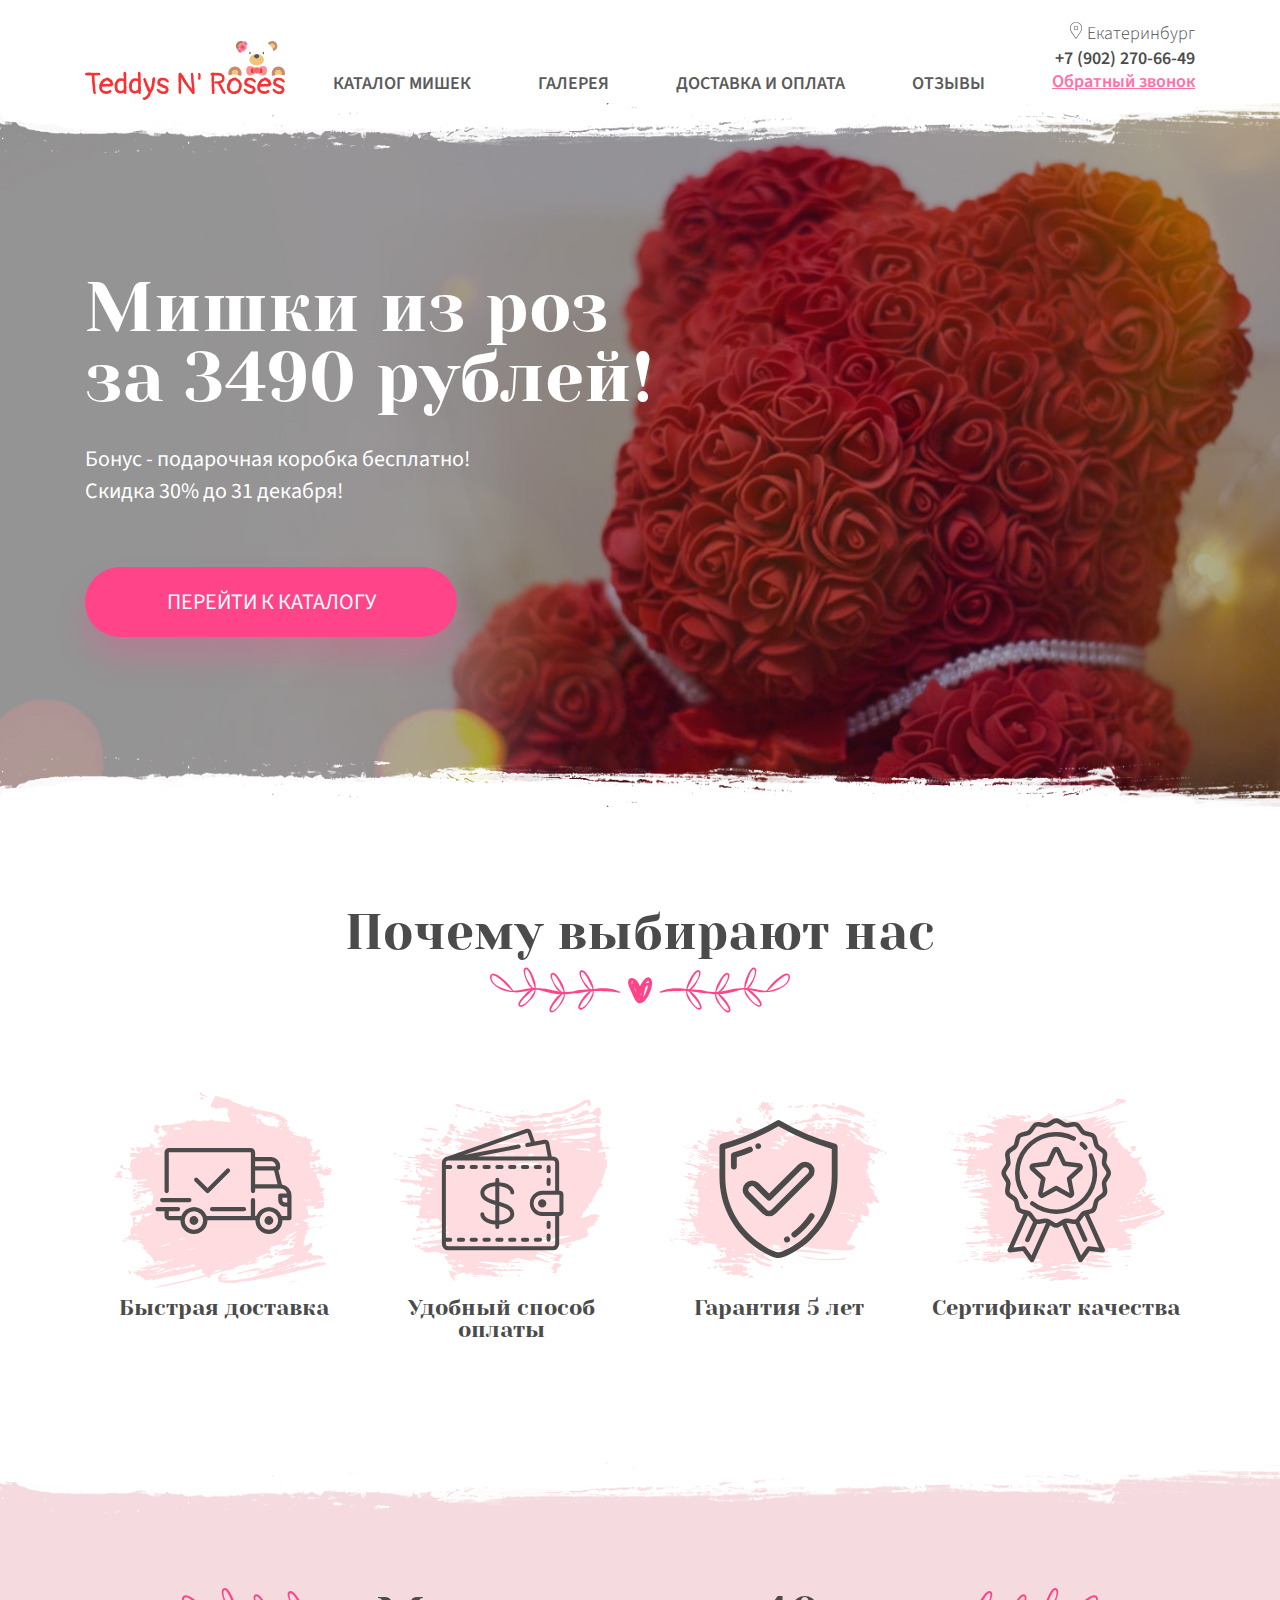
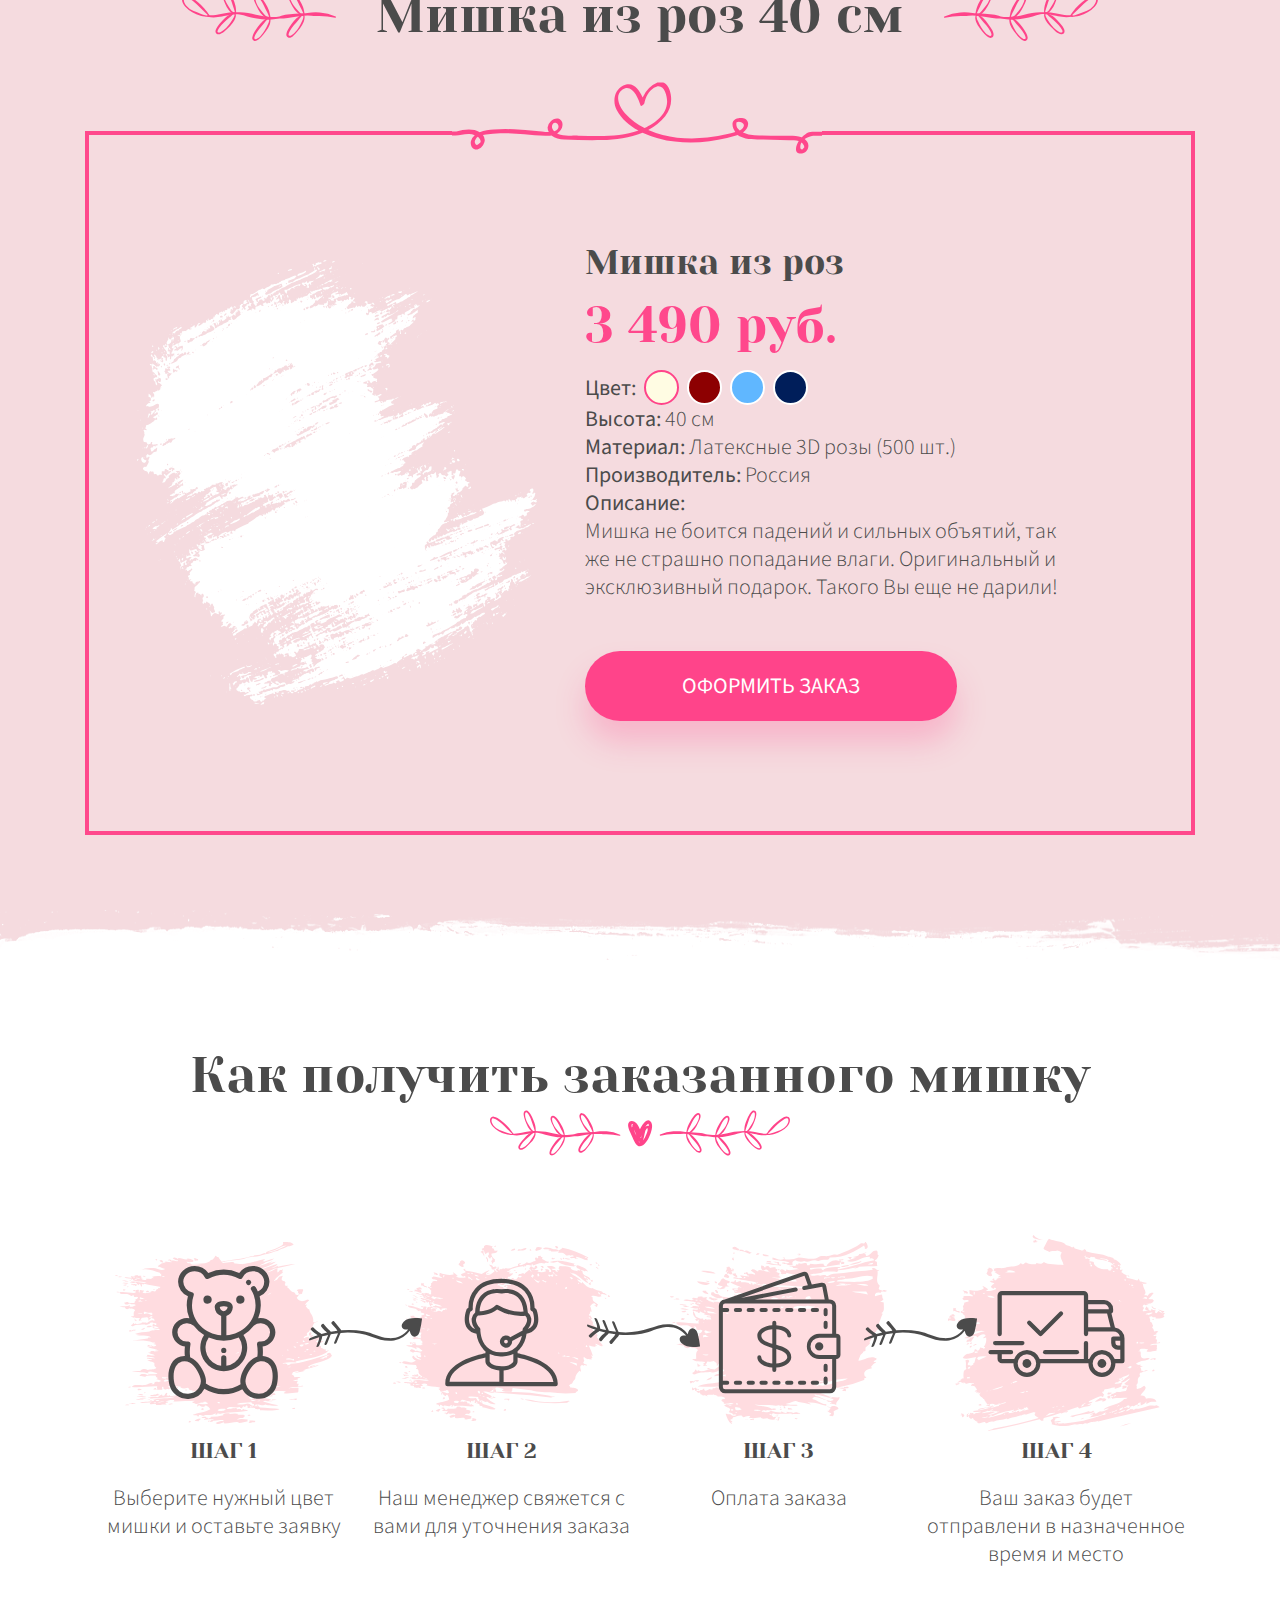
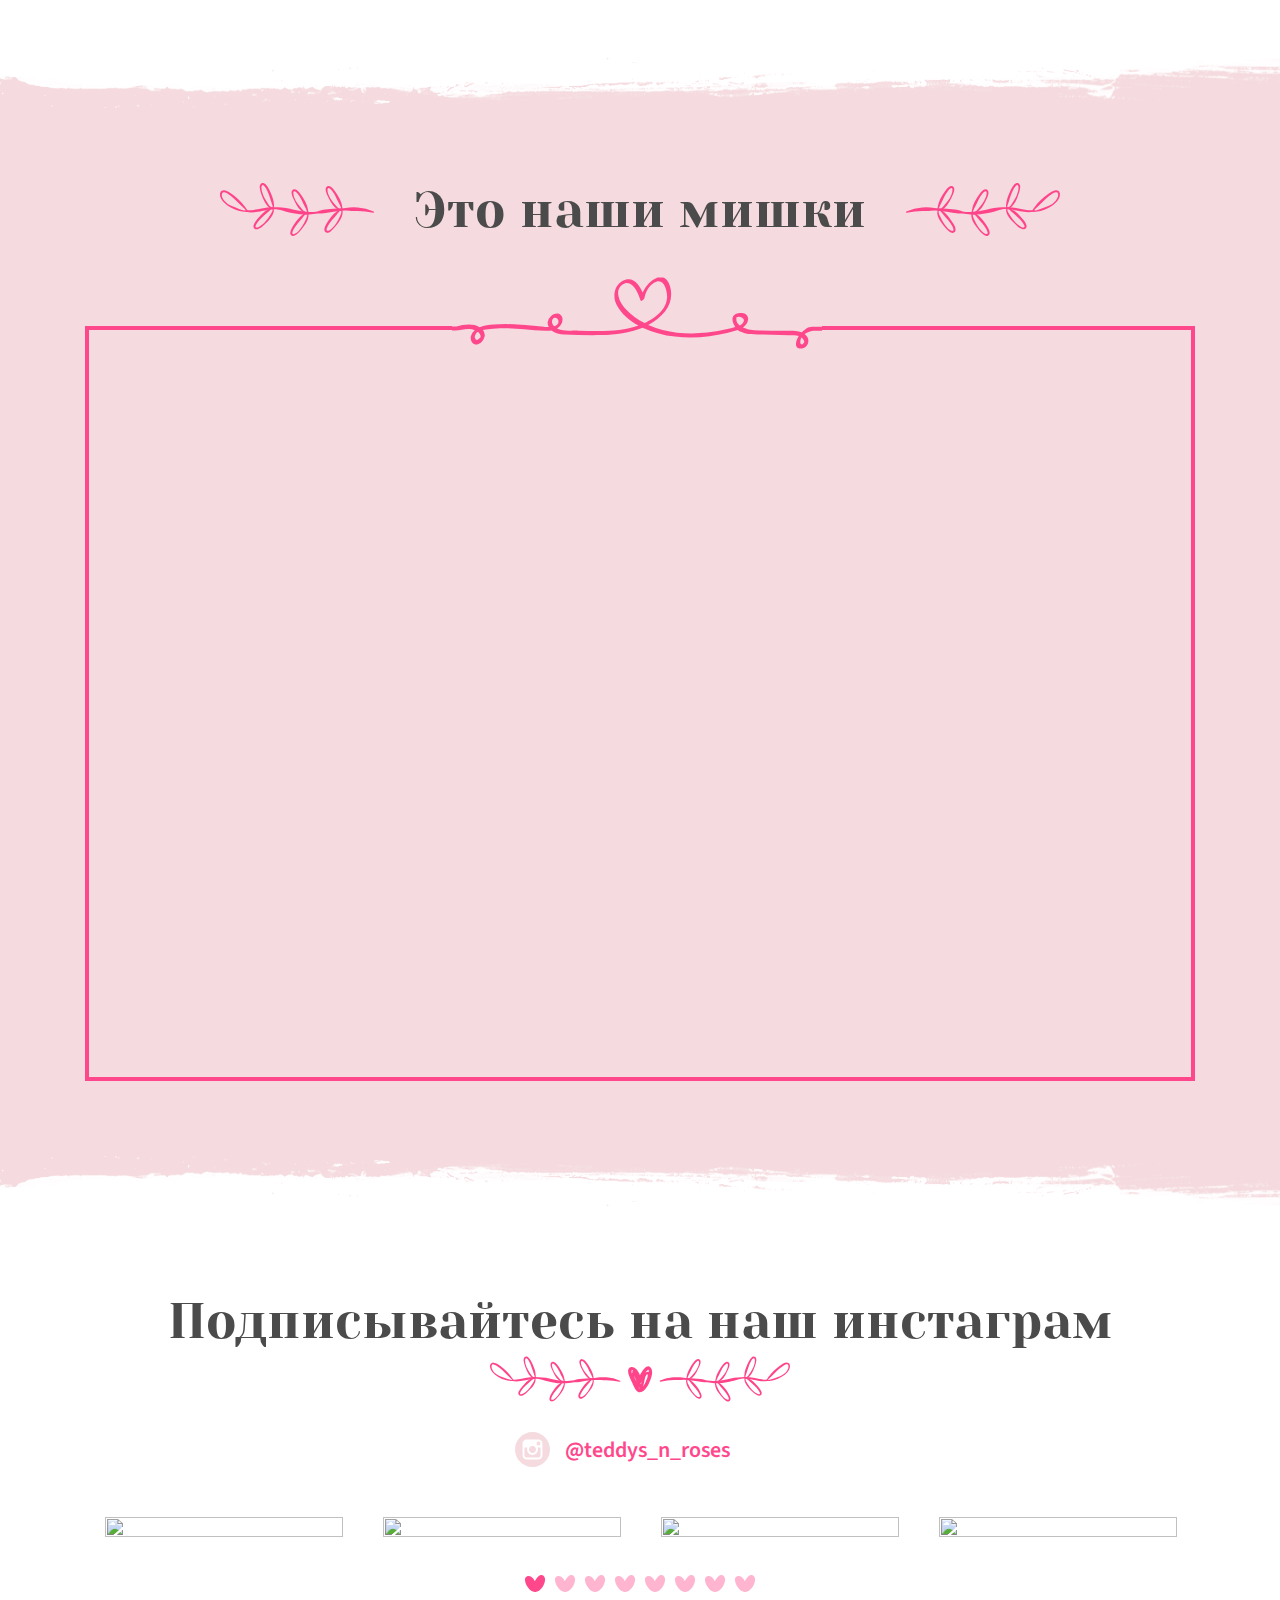
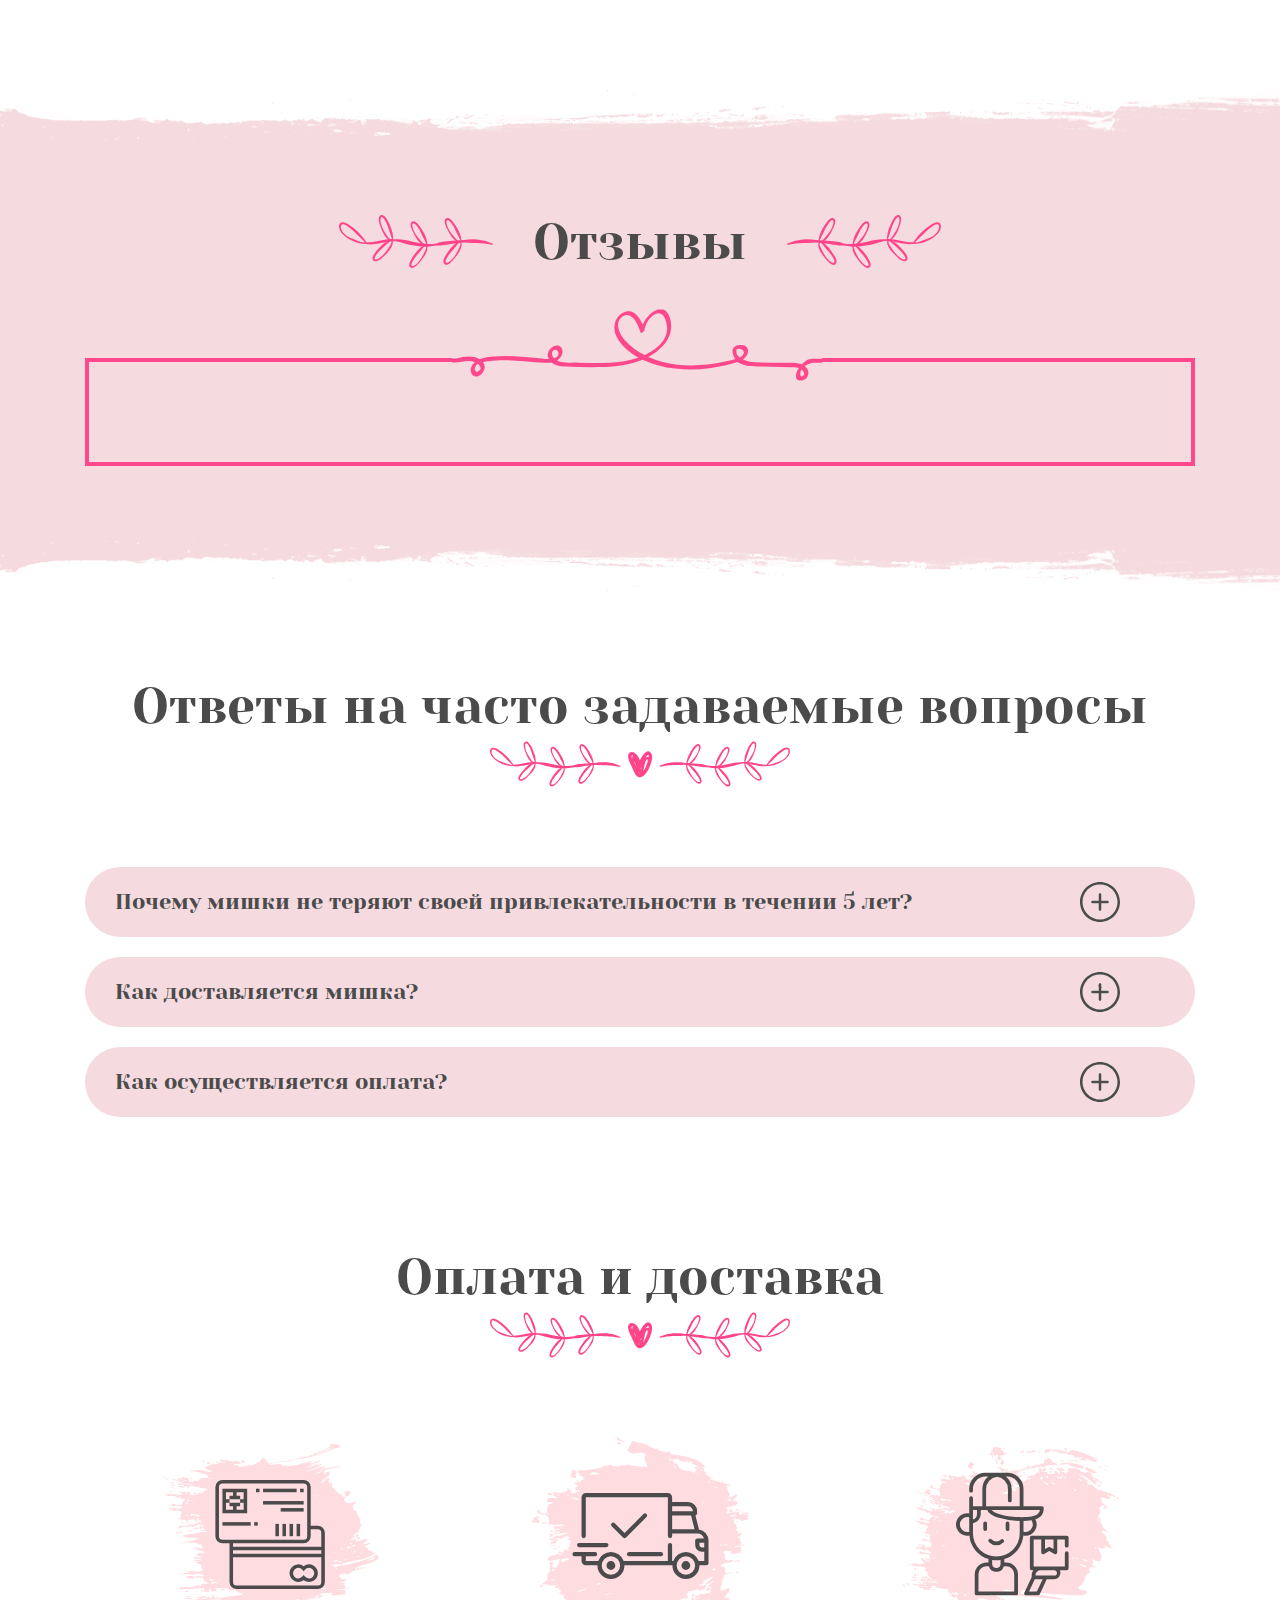
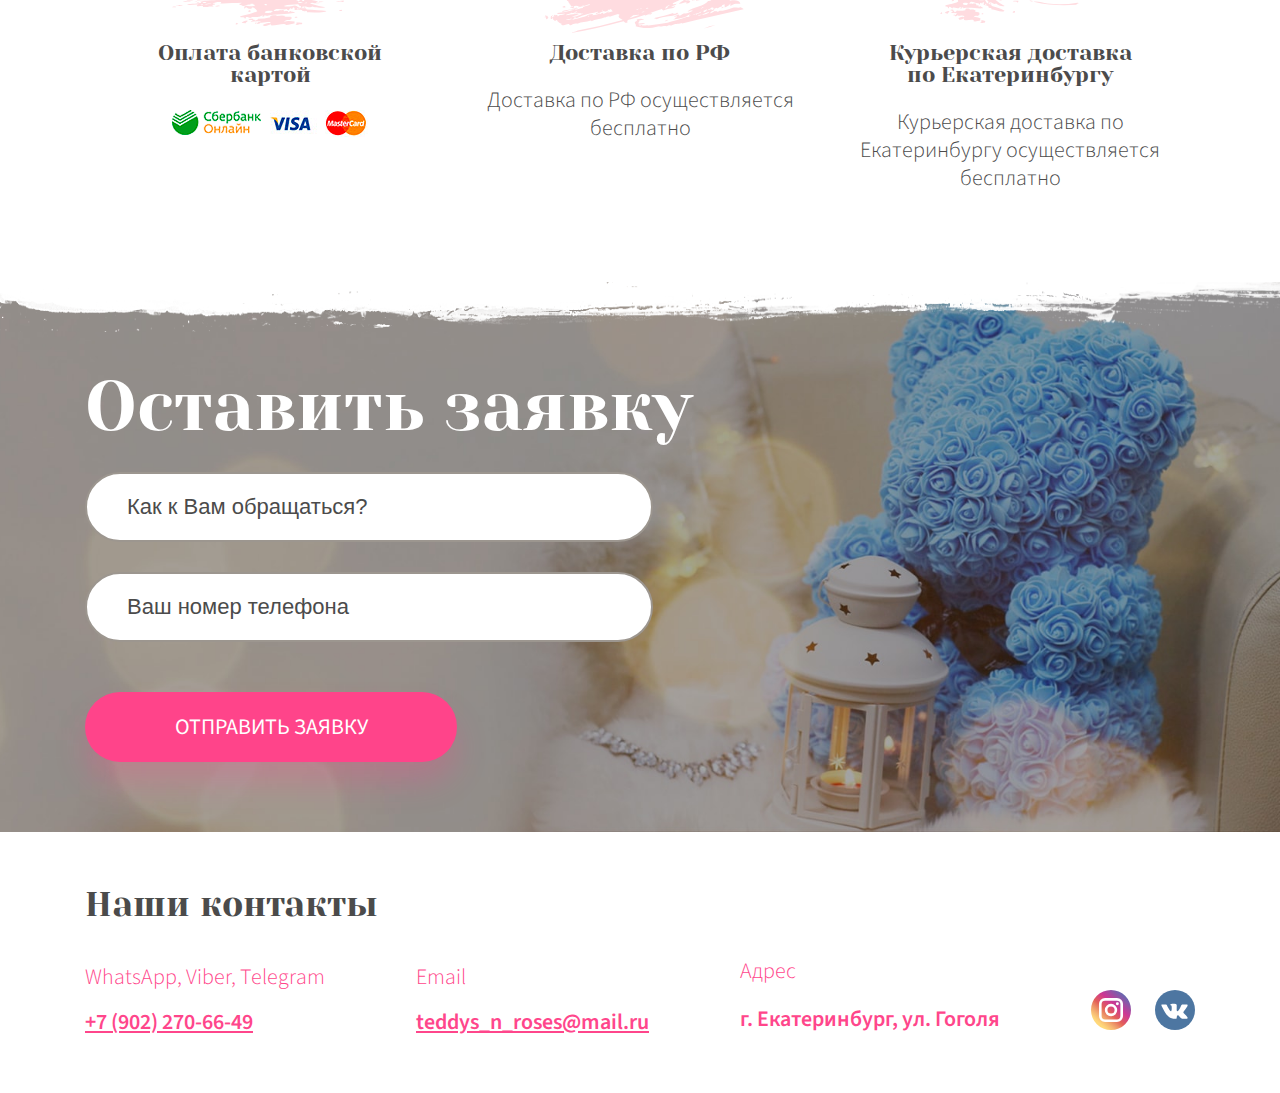
==== projects/bears/index.html @ 7f72b2cc "first project 'bears'" ====
<!DOCTYPE html>
<html lang="ru">
<head>
	<title>Teddys N' Roses</title>
	<meta charset="UTF-8"/>
	<meta http-equiv="Content-Type" content="text/html"/>
	<meta name="viewport" content="width=device-width, initial-scale=1.0"/>
	<link href="https://fonts.googleapis.com/css?family=Source+Sans+Pro:300,400,600|Yeseva+One&amp;subset=cyrillic" rel="stylesheet">
    <link rel="icon" href="img/fav_icon.png" type="image/png">
    <!-- CSS -->
    <link rel="stylesheet" type="text/css" href="css/container.css"/>
    <link rel="stylesheet" href="libs/slick-slider/slick-theme.css">
	<link rel="stylesheet" href="libs/slick-slider/slick.css">
	<link rel="stylesheet" href="libs/popup/popup.css">
    <link rel="stylesheet" type="text/css" href="css/style.css"/>
    <!-- SCRIPT -->
	<script src="https://ajax.googleapis.com/ajax/libs/jquery/3.2.1/jquery.min.js"></script>
	<script src="libs/slick-slider/slick.min.js"></script>
	<script src="libs/popup/popup.js"></script>
	<script src="js/index.js"></script>
	<script src="js/send_forms.js"></script>
</head>
<body>


	<header id="header">
		<article class="container" id="header_wrap">
			<section>
				<img src="img/logo.svg" alt="Teddys N' Roses" id="header_logo">
			</section>
			<img id="burger" src="img/icons/burger.svg" alt="menu">
			<section id="header_txt_wrap">
				<nav>
					<ul id="header_nav_list">
						<li><a class="nav_links" href="#catalog">каталог мишек</a></li>
						<li><a class="nav_links" href="#galery">галерея</a></li>
						<li><a class="nav_links" href="#choice_3">доставка и оплата</a></li>
						<li><a class="nav_links" href="#comments">отзывы</a></li>
					</ul>
				</nav>
				<div id="header_contacnt">
					<p id="header_geolacation"><img id="geo_icon" src="img/icons/geolacation.svg" alt="">Екатеринбург</p>
					<a href="tel:+79022706649">+7 (902) 270-66-49</a>
					<a class="popup-content" href="#back_call" id="back_call_link">Обратный звонок</a>
				</div>
			</section>
		</article>
	</header>
		


	<main>

 		<article id="main">
			<img src="img/smears/smear_white.png" alt="white smear" class="smear_top">
			<div class="container" id="main_wrap">
				<h1>Мишки из роз <br> за 3490 рублей!</h1>
				<p>Бонус - подарочная коробка бесплатно! <br> Скидка 30% до 31 декабря!</p>
				<a class="button" href="#catalog">перейти к каталогу</a>
			</div>
			<img src="img/smears/smear_white.png" alt="white smear" class="smear_bot">
		</article>

		<article id="choice">
			<div class="container">
				<h2>Почему выбирают нас</h2>
				<img class="center_monogram" src="img/monogram/monogram_center.svg" alt="momogram">
				<article class="choice_wrap">
					<section>
						<div class="choice_img_box">
							<img src="img/icons/transfer.svg" alt="transfer icon">
						</div>
						<h4>Быстрая доставка</h4>
					</section>
					<section>
						<div class="choice_img_box">
							<img src="img/icons/wallet.svg" alt="wallet icon">
						</div>
						<h4>Удобный способ оплаты</h4>
					</section>
					<section>
						<div class="choice_img_box">
							<img src="img/icons/guarantee.svg" alt="guarantee icon">
						</div>
						<h4>Гарантия 5 лет</h4>
					</section>
					<section>
						<div class="choice_img_box">
							<img src="img/icons/sertificat.svg" alt="sertificat icon">
						</div>
						<h4>Сертификат качества</h4>
					</section>
				</article>
			</div>
		</article>

		<article id="catalog" class="ping_section">
			<img src="img/smears/smear_white.png" alt="white smear" class="smear_top">
			<div class="container">
				<h2>
					<img class="title_monogram mon_left" src="img/monogram/monogram_left.svg" alt="monogram"> 
					Мишка из роз 40 см 
					<img class="title_monogram mon_right" src="img/monogram/monogram_right.svg" alt="monogram">
				</h2>

				<div class="border_box">
					<section class="bear_wrap">
						<img src="img/smears/smear_bears.svg" id="smear_bg_bears" alt="smear">
						<img id="bear_color_white" class="active" src="img/bears/white_bear.png" alt="">
						<img id="bear_color_red" src="img/bears/red_bear.png" alt="">
						<img id="bear_color_blue" src="img/bears/blue_bear.png" alt="">
						<img id="bear_color_darkblue" src="img/bears/dark_blue_bear.png" alt="">
					</section>
					<section class="bear_info" id="beads_bear">
						<h3>Мишка из роз <br> <span class="coast">3 490 руб.</span></h3>
						<ul>
							<li>
								<p class="color_list">
									<span class="list_bold">Цвет:</span> 
									<span class="bear_color active_color" id="color_white"></span>
									<span class="bear_color" id="color_red"></span>
									<span class="bear_color" id="color_blue"></span>
									<span class="bear_color" id="color_darkblue"></span>
								</p>
							</li>
							<li>
								<p>
									<span class="list_bold">Высота:</span> 40 см
								</p>
							</li>
							<li>
								<p>
									<span class="list_bold">Материал:</span> Латексные 3D розы (500 шт.)
								</p>
							</li>
							<li>
								<p>
									<span class="list_bold">Производитель:</span> Россия 
								</p>
							</li>
							<li>
								<p>
									<span class="list_bold">Описание:</span> <br> Мишка не боится падений и сильных объятий, так же не страшно попадание влаги. Оригинальный и эксклюзивный подарок. Такого Вы еще не дарили!
								</p>
							</li>
						</ul>
						<a href="#buy_form" class="button popup-content" >оформить заказ</a>
					</section>
				</div>
			</div>
			<img src="img/smears/smear_white.png" alt="white smear" class="smear_bot">
		</article>

		<article id="choice_2">
			<div class="container">
				<h2>Как получить заказанного мишку</h2>
				<img class="center_monogram" src="img/monogram/monogram_center.svg" alt="momogram">
				<article class="choice_wrap">
					<section>
						<div class="choice_img_box">
							<img src="img/icons/bear.svg" alt="bear icon">
						</div>
						<h4>Шаг 1</h4>
						<p>Выберите нужный цвет мишки и оставьте заявку</p>
					</section>
					<section>
						<div class="choice_img_box" id="second_img_box">
							<img src="img/icons/call.svg" alt="call icon">
						</div>
						<h4>Шаг 2</h4>
						<p>Наш менеджер свяжется с вами для уточнения заказа</p>
					</section>
					<section>
						<div class="choice_img_box">
							<img src="img/icons/wallet.svg" alt="wallet icon">
						</div>
						<h4>Шаг 3</h4>
						<p>Оплата заказа</p>
					</section>
					<section>
						<div class="choice_img_box" id="last_img_box">
							<img src="img/icons/transfer.svg" alt="transfer icon">
						</div>
						<h4>Шаг 4</h4>
						<p>Ваш заказ будет отправлени в назначенное время и место</p>
					</section>
				</article>
			</div>
		</article>
			
		<article id="video" class="ping_section">
			<img src="img/smears/smear_white.png" alt="white smear" class="smear_top">
			<div class="container">
				<h2>
					<img class="title_monogram mon_left" src="img/monogram/monogram_left.svg" alt="monogram"> 
					Это наши мишки 
					<img class="title_monogram mon_right" src="img/monogram/monogram_right.svg" alt="monogram">
				</h2>
				<div class="border_box">
					<iframe  src="https://www.youtube.com/embed/weRYkHkEVIc?autoplay=0;mute=0;rel=0&amp;showinfo=0&color=white;theme=dark" frameborder="0" allowfullscreen ></iframe>
				</div>
			</div>
			<img src="img/smears/smear_white.png" alt="white smear" class="smear_bot">
		</article>

		<article id="galery">
			<div class="container">
				<h2>Подписывайтесь на наш инстаграм</h2>
				<img class="center_monogram" src="img/monogram/monogram_center.svg" alt="momogram">
				<a id="inst_link" target="_blank" href="https://www.instagram.com/teddys_n_roses/"><img src="img/icons/instagram_2.svg" alt="instagram"> @teddys_n_roses</a>

				<div class="inst_slider">
					<img src="img/bears/white_bear.png" alt="">
					<img src="img/bears/blue_bear.png" alt="">
					<img src="img/bears/red_bear.png" alt="">
					<img src="img/bears/dark_blue_bear.png" alt="">
					<img src="img/bears/white_bear.png" alt="">
					<img src="img/bears/blue_bear.png" alt="">
					<img src="img/bears/red_bear.png" alt="">
					<img src="img/bears/dark_blue_bear.png" alt="">
				</div>
				
			</div>
		</article>

		<article id="comments" class="ping_section">
			<img src="img/smears/smear_white.png" alt="white smear" class="smear_top">
			<div class="container">
				<h2>
					<img class="title_monogram mon_left" src="img/monogram/monogram_left.svg" alt="monogram"> 
					Отзывы
					<img class="title_monogram mon_right" src="img/monogram/monogram_right.svg" alt="monogram">
				</h2>
				<div class="border_box">
					<div id="feedback_vk"></div>
				</div>
			</div>
			<img src="img/smears/smear_white.png" alt="white smear" class="smear_bot">
		</article>


		<article id="faq">
			<div class="container">
				<h2>Ответы на часто задаваемые вопросы</h2>
				<img class="center_monogram" src="img/monogram/monogram_center.svg" alt="momogram">
				<article>
					<section>
						<div class="question_wrap">
							<h4>Почему мишки не теряют своей привлекательности в течении 5 лет?</h4>
							<div class="qestion_circle">
								<img class="faq_minus" src="img/icons/minus.svg" alt="minus">
								<img class="faq_plus" src="img/icons/plus.svg" alt="plus">
							</div>
						</div>
						<p class="answer">Мишки сделаны из инновационного гипоаллергенного латексного материала, который очень долго хранится.</p>
					</section>
					<section>
						<div class="question_wrap">
							<h4>Как доставляется мишка?</h4>
							<div class="qestion_circle">`
								<img class="faq_minus" src="img/icons/minus.svg" alt="minus">
								<img class="faq_plus" src="img/icons/plus.svg" alt="plus">
							</div>
						</div>
						<p class="answer">Доставка осуществляется Почтой России</p>
					</section>
					<section>
						<div class="question_wrap" id="last_question_wrap">
							<h4>Как осуществляется оплата?</h4>
							<div class="qestion_circle">
								<img class="faq_minus" src="img/icons/minus.svg" alt="minus">
								<img class="faq_plus" src="img/icons/plus.svg" alt="plus">
							</div>
						</div>
						<p class="answer" id="last_answer">Онлайн платежом. Просто заполните форму!</p>
					</section>
				</article>
			</div>
		</article>

	<article id="choice_3">
			<div class="container">
				<h2>Оплата и доставка</h2>
				<img class="center_monogram" src="img/monogram/monogram_center.svg" alt="momogram">
				<article class="choice_wrap">
					<section>
						<div class="choice_img_box">
							<img src="img/icons/cards.svg" alt="cards icon">
						</div>
						<h4>Оплата банковской <br> картой</h4>
						<img class="payment" src="img/payment.png" alt="payment">
					</section>
<!-- 					<section>
						<div class="choice_img_box" id="second_img_box">
							<img src="img/icons/wallet.svg" alt="wallet icon">
						</div>
						<h4>Оплата наличными <br> при получении</h4>
						<p>Вы можете оплатить свой заказ после получения, убедившись в сохранности вашего приобретения</p>
					</section> -->
					<section>
						<div class="choice_img_box">
							<img src="img/icons/transfer.svg" alt="transfer icon">
						</div>
						<h4>Доставка по РФ</h4>
						<p>Доставка по РФ осуществляется бесплатно</p>
					</section>
					<section>
						<div class="choice_img_box">
							<img src="img/icons/courier.svg" alt="courier icon">
						</div>
						<h4>Курьерская доставка <br> по Екатеринбургу</h4>
						<p>Курьерская доставка по Екатеринбургу осуществляется бесплатно</p>
					</section>
				</article>
			</div>
		</article>

		<article id="main_form_section">
			<img src="img/smears/smear_white.png" alt="white smear" class="smear_top">
			<div class="container">
				<h1>Оставить заявку</h1>
				<form action="" id="form_without_info">
					<input name="name" type="text" placeholder="Как к Вам обращаться?">
					<input name="tel" type="number" class="last_input" placeholder="Ваш номер телефона">
					<p class="status"></p>
					<div class="button" id="without_inf_btn">отправить заявку</div>
				</form>
			</div>
		</article> 

	</main>

	<footer id="footer">
		<div class="container" >
			<h3>Наши контакты</h3>
			<article id="footer_wrap">
				<section>
					<p>WhatsApp, Viber, Telegram</p>
					<a href="tel:+79022706649">+7 (902) 270-66-49</a>
				</section>
				<section>
					<p>Email</p>
					<a href="mailto:teddys_n_roses@mail.ru">teddys_n_roses@mail.ru</a>
				</section>
				<section>
					<p>Адрес</p>
					<p id="footer_except">г. Екатеринбург, ул. Гоголя</p>
				</section>
				<aside>
					<a target="_blank" class="socials" href="https://www.instagram.com/teddys_n_roses/">
						<img src="img/icons/instagram.svg" alt="Instagram">
					</a>
					<a target="_blank" class="socials" href="https://vk.com/teddys_n_roses">
						<img src="img/icons/vk.svg" alt="Vkontakte">
					</a>
				</aside>
			</article>
		</div>
	</footer>
	
	<article class="hidden">
		<section id="back_call">
			<form class="hidden_form">
				<h3>Заказать звонок</h3>
				<p>Наш менеджер свяжется с Вами в ближайшее время</p>
				<input name="name" type="text" placeholder="Ваше имя">
				<input name="tel" type="number" placeholder="Ваш телефон" class="last_input">
				<p class="status"></p>
				<button class="button" id="call_back_btn">Заказать звонок</button>
				<div class="close_area">
					<img src="img/icons/close.svg" alt="close">
				</div>
			</form>
		</section>

		<section id="buy_form">
			<form class="hidden_form">
				<h4>Купить мишку</h4>
				<input name="name" type="text" placeholder="Ваше имя">
				<input name="tel" type="number" placeholder="Ваш телефон">
				<input name="city" type="text" placeholder="Город" class="last_input">
				<p class="status"></p>
				<div class="button" id="buy_btn">Купить</div>
				<div class="close_area">
					<img src="img/icons/close.svg" alt="close">
				</div>
			</form>
		</section>
	</article>
	<!-- VK comments -->
	<script src="https://feedback.kupiapp.ru/widget/widget.js" type="text/javascript"></script>
	<script type="text/javascript">document.addEventListener("DOMContentLoaded", feedback_vk.init({id:'feedback_vk', gid:172498409}));</script>

	<style>
		#feedback_kupiapp {background-color: #f5dbdf!important}
	</style>
</body>
</html>
---- projects/bears/css/container.css ----
@-ms-viewport {width: device-width;}html {box-sizing: border-box;-ms-overflow-style: scrollbar;}*,*::before,*::after {box-sizing: inherit;}.container {width: 100%;padding-right: 15px;padding-left: 15px;margin-right: auto;margin-left: auto;}@media (min-width: 576px) {.container {max-width: 540px;}}@media (min-width: 768px) {.container {max-width: 720px;}}@media (min-width: 992px) {.container {max-width: 960px;}}@media (min-width: 1200px) {.container {max-width: 1140px;}}
---- projects/bears/libs/popup/popup.css ----
/* Magnific Popup CSS */
.mfp-bg {
  top: 0;
  left: 0;
  width: 100%;
  height: 100%;
  z-index: 1042;
  overflow: hidden;
  position: fixed;
  background: #0b0b0b;
  opacity: 0.5;
  transition: 0.3s; 
}

.mfp-wrap {
  top: 0;
  left: 0;
  width: 100%;
  height: 100%;
  z-index: 1043;
  position: fixed;
  outline: none !important;
  -webkit-backface-visibility: hidden; }

.mfp-container {
  text-align: center;
  position: absolute;
  width: 100%;
  height: 100%;
  left: 0;
  top: 0;
  padding: 0 0 0 0px;
  }

.mfp-container:before {
  content: '';
  display: inline-block;
  height: 100%;

  vertical-align: middle; }

.mfp-align-top .mfp-container:before {
  display: none; }

.mfp-content {
  position: relative;
  display: inline-block;
  vertical-align: middle;
  margin: 0 auto;
  text-align: left;
  z-index: 1045; }

.mfp-inline-holder .mfp-content,
.mfp-ajax-holder .mfp-content {
  width: 100%;
  cursor: auto; }

.mfp-ajax-cur {
  cursor: progress; }

.mfp-zoom-out-cur, .mfp-zoom-out-cur .mfp-image-holder .mfp-close {
  cursor: -moz-zoom-out;
  cursor: -webkit-zoom-out;
  cursor: zoom-out; }

.mfp-zoom {
  cursor: pointer;
  cursor: -webkit-zoom-in;
  cursor: -moz-zoom-in;
  cursor: zoom-in; }

.mfp-auto-cursor .mfp-content {
  cursor: auto; }

.mfp-close,
.mfp-arrow,
.mfp-preloader,
.mfp-counter {
  -webkit-user-select: none;
  -moz-user-select: none;
  user-select: none; }

.mfp-loading.mfp-figure {
  display: none; }

.mfp-hide {
  display: none !important; }

.mfp-preloader {
  color: #CCC;
  position: absolute;
  top: 50%;
  width: auto;
  text-align: center;
  margin-top: -0.8em;
  left: 8px;
  right: 8px;
  z-index: 1044; }
  .mfp-preloader a {
    color: #CCC; }
    .mfp-preloader a:hover {
      color: #FFF; }

.mfp-s-ready .mfp-preloader {
  display: none; }

.mfp-s-error .mfp-content {
  display: none; }

button.mfp-close,
button.mfp-arrow {
  overflow: visible;
  cursor: pointer;
  background: transparent;
  border: 0;
  -webkit-appearance: none;
  display: block;
  outline: none;
  padding: 0;
  z-index: 1046;
  opacity: 0;
  box-shadow: none;
  touch-action: manipulation; }

button::-moz-focus-inner {
  padding: 0;
  border: 0; }

.mfp-close {
  width: 44px;
  height: 44px;
  line-height: 44px;
  position: absolute;
  right: 0px;
  top: 0;
  text-decoration: none;
  text-align: center;
  opacity: 0.65;
  padding: 0 0 18px 10px;
  color: #FFF;
  font-style: normal;
  font-size: 28px;
  font-family: Arial, Baskerville, monospace; }
  .mfp-close:hover,
  .mfp-close:focus {
    opacity: 1; }
  .mfp-close:active {
    top: 1px; }

.mfp-close-btn-in .mfp-close {
  color: #fff; }

.mfp-image-holder .mfp-close,
.mfp-iframe-holder .mfp-close {
  color: #FFF;
  right: -6px;
  text-align: right;
  padding-right: 6px;
  width: 100%; }

.mfp-counter {
  position: absolute;
  top: 0;
  right: 0;
  color: #CCC;
  font-size: 12px;
  line-height: 18px;
  white-space: nowrap; }

.mfp-arrow {
  position: absolute;
  opacity: 0.65;
  margin: 0;
  top: 50%;
  margin-top: -55px;
  padding: 0;
  width: 90px;
  height: 110px;
  -webkit-tap-highlight-color: transparent; }
  .mfp-arrow:active {
    margin-top: -54px; }
  .mfp-arrow:hover,
  .mfp-arrow:focus {
    opacity: 1; }
  .mfp-arrow:before,
  .mfp-arrow:after {
    content: '';
    display: block;
    width: 0;
    height: 0;
    position: absolute;
    left: 0;
    top: 0;
    margin-top: 35px;
    margin-left: 35px;
    border: medium inset transparent; }
  .mfp-arrow:after {
    border-top-width: 13px;
    border-bottom-width: 13px;
    top: 8px; }
  .mfp-arrow:before {
    border-top-width: 21px;
    border-bottom-width: 21px;
    opacity: 0.7; }

.mfp-arrow-left {
  left: 0; }
  .mfp-arrow-left:after {
    border-right: 17px solid #FFF;
    margin-left: 31px; }
  .mfp-arrow-left:before {
    margin-left: 25px;
    border-right: 27px solid #3F3F3F; }

.mfp-arrow-right {
  right: 0; }
  .mfp-arrow-right:after {
    border-left: 17px solid #FFF;
    margin-left: 39px; }
  .mfp-arrow-right:before {
    border-left: 27px solid #3F3F3F; }

.mfp-iframe-holder {
  padding-top: 40px;
  padding-bottom: 40px; }
  .mfp-iframe-holder .mfp-content {
    line-height: 0;
    width: 100%;
    max-width: 900px; }
  .mfp-iframe-holder .mfp-close {
    top: -40px; }

.mfp-iframe-scaler {
  width: 100%;
  height: 0;
  overflow: hidden;
  padding-top: 56.25%; }
  .mfp-iframe-scaler iframe {
    position: absolute;
    display: block;
    top: 0;
    left: 0;
    width: 100%;
    height: 100%;
    box-shadow: 0 0 8px rgba(0, 0, 0, 0.6);
    background: #000; }

/* Main image in popup */
img.mfp-img {
  width: auto;
  max-width: 100%;
  height: auto;
  display: block;
  line-height: 0;
  box-sizing: border-box;
  padding: 40px 0 40px;
  margin: 0 auto; }

/* The shadow behind the image */
.mfp-figure {
  line-height: 0; }
  .mfp-figure:after {
    content: '';
    position: absolute;
    left: 0;
    top: 40px;
    bottom: 40px;
    display: block;
    right: 0;
    width: auto;
    height: auto;
    z-index: -1;
    box-shadow: 0 0 8px rgba(0, 0, 0, 0.6);
    background: #444; }
  .mfp-figure small {
    color: #BDBDBD;
    display: block;
    font-size: 12px;
    line-height: 14px; }
  .mfp-figure figure {
    margin: 0; }

.mfp-bottom-bar {
  margin-top: -36px;
  position: absolute;
  top: 100%;
  left: 0;
  width: 100%;
  cursor: auto; }

.mfp-title {
  text-align: left;
  line-height: 18px;
  color: #F3F3F3;
  word-wrap: break-word;
  padding-right: 36px; }

.mfp-image-holder .mfp-content {
  max-width: 100%; }

.mfp-gallery .mfp-image-holder .mfp-figure {
  cursor: pointer; }

@media screen and (max-width: 800px) and (orientation: landscape), screen and (max-height: 300px) {
  /**
       * Remove all paddings around the image on small screen
       */
  .mfp-img-mobile .mfp-image-holder {
    padding-left: 0;
    padding-right: 0; }
  .mfp-img-mobile img.mfp-img {
    padding: 0; }
  .mfp-img-mobile .mfp-figure:after {
    top: 0;
    bottom: 0; }
  .mfp-img-mobile .mfp-figure small {
    display: inline;
    margin-left: 5px; }
  .mfp-img-mobile .mfp-bottom-bar {
    background: rgba(0, 0, 0, 0.6);
    bottom: 0;
    margin: 0;
    top: auto;
    padding: 3px 5px;
    position: fixed;
    box-sizing: border-box; }
    .mfp-img-mobile .mfp-bottom-bar:empty {
      padding: 0; }
  .mfp-img-mobile .mfp-counter {
    right: 5px;
    top: 3px; }
  .mfp-img-mobile .mfp-close {
    top: 0;
    right: 0;
    width: 35px;
    height: 35px;
    line-height: 35px;
    background: rgba(0, 0, 0, 0.6);
    position: fixed;
    text-align: center;
    padding: 0; } }

@media all and (max-width: 900px) {
  .mfp-arrow {
    -webkit-transform: scale(0.75);
    transform: scale(0.75); }
  .mfp-arrow-left {
    -webkit-transform-origin: 0;
    transform-origin: 0; }
  .mfp-arrow-right {
    -webkit-transform-origin: 100%;
    transform-origin: 100%; }
  .mfp-container {
    padding-left: 6px;
    padding-right: 6px; } }
---- projects/bears/css/style.css ----
/*GENERAL*/
@import url(reset.css);

body {margin: 0;}

body * {
	color: #4b4b4b;
	box-sizing: border-box;
}

article {position: relative;}

main > article  {padding: 90px 0}

img {display: block;}

p, a {
	display: block;
	font-family: 'Source Sans Pro', sans-serif;
	font-size: 22px;
	font-weight: 300;
}

p {line-height: 28px;}

h1, h2, h3, h4 {font-family: 'Yeseva One', cursive;}

h1 {
	font-size: 70px;
	margin-bottom: 30px;
}

h2 {
	display: flex;
	align-items: center;
	justify-content: center;
	font-size: 50px;
	text-align: center;
}

h3 {font-size: 35px;}

h4 {
	margin-top: 10px;
	margin-bottom: 22px;
	font-size: 22px;
	text-align: center;
}

input::-webkit-outer-spin-button,
input::-webkit-inner-spin-button {
    -webkit-appearance: none;
    margin: 0;
}

form {display: block}

.hidden {display: none}

.container {position: relative}

.ping_section {
	background-color: #f5dbdf;
	padding: 125px 0;
}

.ping_section h2 {margin-bottom: 90px}

.smear_top {
	position: absolute;
	top: -1px;
	left: 0;
	width: 100%;
	height: 51px;
}

.smear_bot {
	transform: scale(1, -1);
	position: absolute;
	bottom: -1px;
	left: 0;
	width: 100%;
	height: 51px;
}

.button{
	cursor: pointer;
	width: 100%;
	max-width: 372px;
	height: 70px;
	line-height: 70px;
	color: #fff;
	font-size: 22px;
	font-family: 'Source Sans Pro', sans-serif;
	font-weight: 400;
	text-align: center;
	text-transform: uppercase;
	border-radius: 35px;
	border: 0;
	background-color: #ff448a;
	-webkit-box-shadow: 0 21px 30px 0 rgba(255, 68, 138, 0.25);
	-moz-box-shadow:    0 21px 30px 0 rgba(255, 68, 138, 0.25);
	box-shadow:         0 21px 30px 0 rgba(255, 68, 138, 0.25);
	transition: 0.3s;
}

.button:hover {
	-webkit-box-shadow: 0 5px 10px 0 rgba(255, 68, 138, 0.9);
	-moz-box-shadow:    0 5px 10px 0 rgba(255, 68, 138, 0.9);
	box-shadow:         0 5px 10px 0 rgba(255, 68, 138, 0.9);
}

.center_monogram {
	max-width: 300px;
	width: 100%;
	height: 46px;
	margin: 10px auto 80px auto;
}

.title_monogram {
	width: 154px;
	height: 53px;
}

.mon_left {margin-right: 40px}

.mon_right {margin-left: 40px}

.status {
	font-size: 18px;
	min-height: 40px;
	margin: 0 auto!important;
	display: flex;
	align-items: center;
	justify-content: center;
	max-width: 320px;
	width: 100%;
	text-align: center;
}

/*HEADER*/
#header {padding: 20px 0 0 0}

#header_wrap {
	margin-bottom: 10px;
	display: flex;
	justify-content: space-between;
	align-items: flex-end;
}

#header_nav_list {display: flex;}

#header_logo {
	width: 200px;
	height: auto;
	margin-bottom: -7px;
}

#header_txt_wrap {
	display: flex;
	align-items: flex-end;
}

.nav_links {
	margin-right: 67px;
	text-transform: uppercase;
	font-weight: 600;
	text-decoration: none;
	font-size: 18px;
	color: #5a5a5a;
}

#header_contacnt {
	font-size: 15px;
	text-align: right;
	line-height: 150%;
}

#header_contacnt p, #header_contacnt a {
	font-size: 18px;
}

#burger {
	cursor: pointer;
	display: none;
	position: absolute;
	right: 15px;
	top: 10px;
	width: 30px;
	height: auto;
}
@media screen and (max-width: 1199px){
	.nav_links {
		margin-right: 40px;
		font-size: 15px;
	}
	#choice_3 h4{
		padding: 0 15px;
	}
	#choice_2 .choice_img_box::after {
		width: 70px!important;
		left: 90%;
	}
}

@media screen and (max-width: 991px){
	#header_wrap {
		flex-wrap: wrap;
		align-items: flex-start;
	}
	#header_txt_wrap {
		padding-top: 30px;
		text-align: right;
		width: 100%;
		display: none;
		align-items: flex-start;
		flex-direction: column;
	}
	#header_nav_list {
		display: block;
	}
	.nav_links {
		font-size: 18px;
		margin: 0 0 10px 0;
	}
	#burger {
		display: block!important;
	}
	.choice_wrap {
		flex-wrap: wrap;
	}
	.border_box {
		flex-direction: column;
		padding: 0!important;
	}
	#catalog .border_box {
		padding-bottom: 50px!important;
	}
	.bear_wrap {
		padding: 0 20px!important;
		width: 100%!important;
		height: 500px;
	}
	.bear_wrap > img {
		width: 90%!important;
	}
	#smear_bg_bears {
		width: 100%;
		max-width: 400px;
		opacity: 1;
	}
	.bear_info {
		width: 100%!important;
		padding: 0 20px!important;
	}
	.coast {
		font-size: 30px!important;
	}
	.choice_img_box::after {
		display: none;
	}
	#footer_wrap {
		flex-direction: column;
	}
	#footer_wrap section {
		width: 100%;
		margin-bottom: 30px;
	}
	.border_box::before {
		display: none;
	}
	h2 > img {
		display: none;
	}
}
@media screen and (max-width: 768px) {
	#video iframe {
		height: 407px;
	}	
	h1 {
		font-size: 40px;
	}
}

@media screen and (max-width: 576px) {
	h1 {
		font-size: 40px;
	}
	h2 {
		font-size: 30px;
	}
	#header_logo {
		width: 150px;
		margin-bottom: 10px;
	}
	#burger {
		top: 0;
	}
	.question_wrap {padding-right: 40px!important;}
	.question_wrap h4 {
		font-size: 17px;
		padding-right: 20px;
	}

}
#header_contacnt a {font-weight: 600;}


#header_geolacation {
	position: relative;
	font-size: 20px;
}

#geo_icon {
	width: 12px;
	display: inline-block;
	margin-right: 5px;
}

#back_call_link {
	text-decoration: underline;
	color: #ff71a9;
}

/*MAIN*/
#main {
	padding: 170px 0;
	background: url(../img/main_bg_bear_dark.jpg) top right no-repeat;
	-webkit-background-size: cover;
	background-size: cover;
}

#main_wrap {position: relative;}

#main h1 {color: #fff}

#main p {
	font-weight: 400;
	line-height: 32px;
	margin-bottom: 60px;
	color: #fff;
}



/*choice_1*/
#choice{
	padding: 100px 0;
}

.choice_wrap {display: flex;}

.choice_wrap section {
	text-align: center;
	width: 100%;
}

.choice_break {
	display: none;
	height: 30px;
}

.choice_wrap p{
	padding: 0 5px;
}

.choice_img_box {
	position: relative;
	display: flex;
	align-items: center;
	justify-content: center;
	width: 217px;
	height: 194px;
	margin: 0 auto;
}

.choice_img_box p {text-align: center;}

.choice_img_box img {width: 100%;}

/*CATALOG*/
.border_box {
	position: relative;
	border: 4px solid #ff488c;
	display: flex;
	align-items: center;
	justify-content: space-around;
	padding: 110px 0;
}

.border_box::before {
	position: absolute;
	content: '';
	top: -54px;
	left: 50%;
	width: 370px;
	height: 74px;
	transform: translateX(-188px);
	background: #f5dbdf url(../img/monogram/monogram_header.svg) no-repeat;
	-webkit-background-size: 100% 100%;
	background-size: 100% 100%;
}

.bear_wrap { 
	position: relative;
	display: flex;
	align-items: center;
	justify-content: center;
	width: 45%;
}

.bear_wrap > img {
	opacity: 0;
	position: absolute;
	width: 100%;
	transition: 0.3s;
	max-width: 300px;
}

#smear_bg_bears {
	width: 100%;
	max-width: 400px;
	opacity: 1;
}

.bear_wrap .active {
	opacity: 1;
}

.bear_info {
	width: 55%;
	padding-right: 130px;
}

.coast {
	color: #ff488c;
	font-size: 50px;
	font-weight: 400;
	line-height: 90px;
}

.list_bold {font-weight: 400}

.color_list {
	display: flex;
	align-items: center;
	word-spacing: 10px;
}

.bear_color {
	border: 2px solid #fff;
	border-radius: 100px;
	display: block;
	width: 35px;
	height: 35px;
	margin-left: 8px;
	cursor: pointer;
	transition: 0.3s;
	transform: scale(1);
}
.bear_color:hover {transform: scale(1.1)}
.active_color {border: 2px solid #ff448a}
#color_white {background-color: #fffce3}
#color_red {background-color: #8d0001}
#color_blue {background-color: #60b7ff}
#color_darkblue {background-color: #001e5a}
.bear_info .button{margin-top: 50px}
#second_bear_title {margin-top: 90px;}

/*choice_2*/
#choice_2 h4{text-transform: uppercase}
#choice_2 .choice_img_box::after{
	position: absolute;
	content: '';
	right: -90px;
	width: 113px;
	height: 30px;
	background: url(../img/icons/arrow_bot.svg) no-repeat;
	z-index: 2;
}

#second_img_box::after {background-image: url(../img/icons/arrow_top.svg)!important}

#last_img_box::after {display: none;}

#video .border_box, #comments .border_box {
	display: block;
	padding: 50px 70px;
}

/*VIDEO*/
#video iframe {
	display: block;
	width: 100%;
	height: 647px;
}

/*GALERY*/

#galery .center_monogram {
	margin-bottom: 0;
}


/*INSTAGRAM*/
.inst_slider {padding-bottom: 30px}

.inst_slider img {margin: 0 20px;}

/*comments*/
.comments_slider {padding-bottom: 50px}

#inst_link {
	display: flex;
	align-items: center;
	width: 250px;
	margin: 30px auto 50px auto;
	color: #ff488c;
	font-weight: 600;
	text-align: center;
}

#inst_link img {
	width: 35px;
	margin-right: 15px;
}

.slick-dots {
	text-align: center;
	width: 100%;
	margin: 0 auto!important;
}

.slick-dots li button:before {

	background:url(../img/dot_heart.svg) no-repeat;
	color: transparent;
	width: 20px;
	height: 20px;
	font-size: 60px;
	margin: 0;
	opacity: 0.4;
}

.slick-dots .slick-active button:before {
	color: transparent!important;
	opacity: 1!important;
}

/*FAQ*/
#faq {padding-bottom: 0}

.question_wrap {
	display: flex;
	align-items: center;
	justify-content: space-between;
	min-height: 70px;
	border-radius: 35px;
	background-color: #f5dbdf;
	padding:20px 80px 20px 30px;
	transition: 0.3s;
	margin-bottom: 20px;
	cursor: pointer;
}

.question_wrap h4 {
	margin: 0;
	padding-right: 40px;
	text-align: left;
	transition: 0.3s;
}

.qestion_circle {
	position: relative;
	display: flex;
	align-items: center;
	justify-content: center;
	width: 30px;
	height: 30px;
}

.qestion_circle img{
	position: absolute;
	width: 40px;
	height: 40px;
	transition: 0.3s;
}

.answer {
	margin: 5px 0 45px 0;
	display: none;
}

#last_question_wrap {margin-bottom: 0}

#last_answer {margin: 25px 0}

.faq_hover .question_wrap {background-color: #ff488c}

.faq_hover h4 {color: #fff}

.faq_hover .faq_plus {opacity: 0}

/*choice_3*/
#choice_3 {
	margin-top: 135px;
	padding-top: 0;
}

.payment {
	margin: 0 auto;
	width: 100%;
	max-width: 196px;
}


/*FORM_SECTION*/
#main_form_section {
	background: url(../img/form_bg_bear_dark.jpg) top right  no-repeat ;
	padding-bottom: 70px;
	-webkit-background-size: cover;
	background-size: cover;
}

#form_without_info {
	margin-top: 15px;
	width: 100%;
	max-width: 568px;
}

#form_without_info input {
	font-size: 22px;
	padding: 0 40px;
	display: block;
	margin-bottom: 30px;
	width: 100%;
	height: 70px;
	border-radius: 35px;
	border: 2px solid #9c968f;
	background-color: #fff;
}

#main_form_section h1 {color: #fff}

#form_without_info input::-webkit-input-placeholder{color:#9c968f;font-size: 22px;line-height: 70px}

#form_without_info input::-moz-placeholder{color:#9c968f;font-size: 22px;line-height: 70px}

#form_without_info input:-moz-placeholder{color:#9c968f;font-size: 22px;line-height: 70px}

#form_without_info input:-ms-input-placeholder{color:#9c968f;font-size: 22px;line-height: 70px}

#form_without_info .status {
	color: #fff;
	justify-content: flex-start;
	height: 50px;
	max-width: 100%;
	margin:0!important;
}

/*FOOTER*/
#footer {padding: 55px 0 60px 0}

#footer h3 {
	text-align: left;
	margin-bottom: 35px
}

#footer_wrap {
	display: flex;
	justify-content: space-between;
	align-items: flex-end;
}

#footer_wrap p, #footer_wrap a {color: #ff468b}

#footer_wrap p {margin-bottom: 20px}

#footer_wrap a {
	font-weight: 600;
	text-decoration: underline;
}

#footer_except {
	margin-bottom: 0!important;
	font-weight: 600;
}

#footer_wrap aside {
	word-spacing: 20px;
}

.socials {
	display: inline-block;
	width: 40px;
	height: 40px;
}

.socials img{width: 100%}

/*HIDDEN_FORMS*/

.hidden_form {
	display: block;
	position: relative;
	margin: 0 auto;
	max-width: 400px;
	width: 100%;
	padding: 35px 10px;
	box-shadow: 0 8px 18px rgba(0, 0, 0, 0.37);
	text-align: center;
	background-color: #f8f8f8;
	border-radius: 15px;
}

.hidden_form p {margin: 20px 0 10px 0}

.hidden_form h4 {margin-bottom: 40px}

.hidden_form input {
	max-width: 320px;
	width: 100%;
	height: 60px;
	border: 1px solid #707070;
	border-radius: 30px;
	font-size: 15px;
	padding: 0 40px;
	margin-bottom: 20px;
}

.hidden_form .button {
	margin: 0 auto!important;
	height: 60px;
	line-height: 60px;
	font-size: 15px;
	max-width: 250px;
	width: 100%;
}

.last_input {
	margin-bottom: 0!important;
}

.close_area {
	cursor: pointer;
	position: absolute;
	top: 0;
	right: 0;
	display: flex;
	align-items: center;
	justify-content: center;
	width: 40px;
	height: 40px;	
}

.close_area img {width: 15px}

#form_without_info input::-webkit-input-placeholder{color:#4b4b4b;font-size: 22px;line-height: 70px}

#form_without_info input::-moz-placeholder{color:#4b4b4b;font-size: 22px;line-height: 70px}

#form_without_info input:-moz-placeholder{color:#4b4b4b;font-size: 22px;line-height: 70px}

#form_without_info input:-ms-input-placeholder{color:#4b4b4b;font-size: 22px;line-height: 70px}
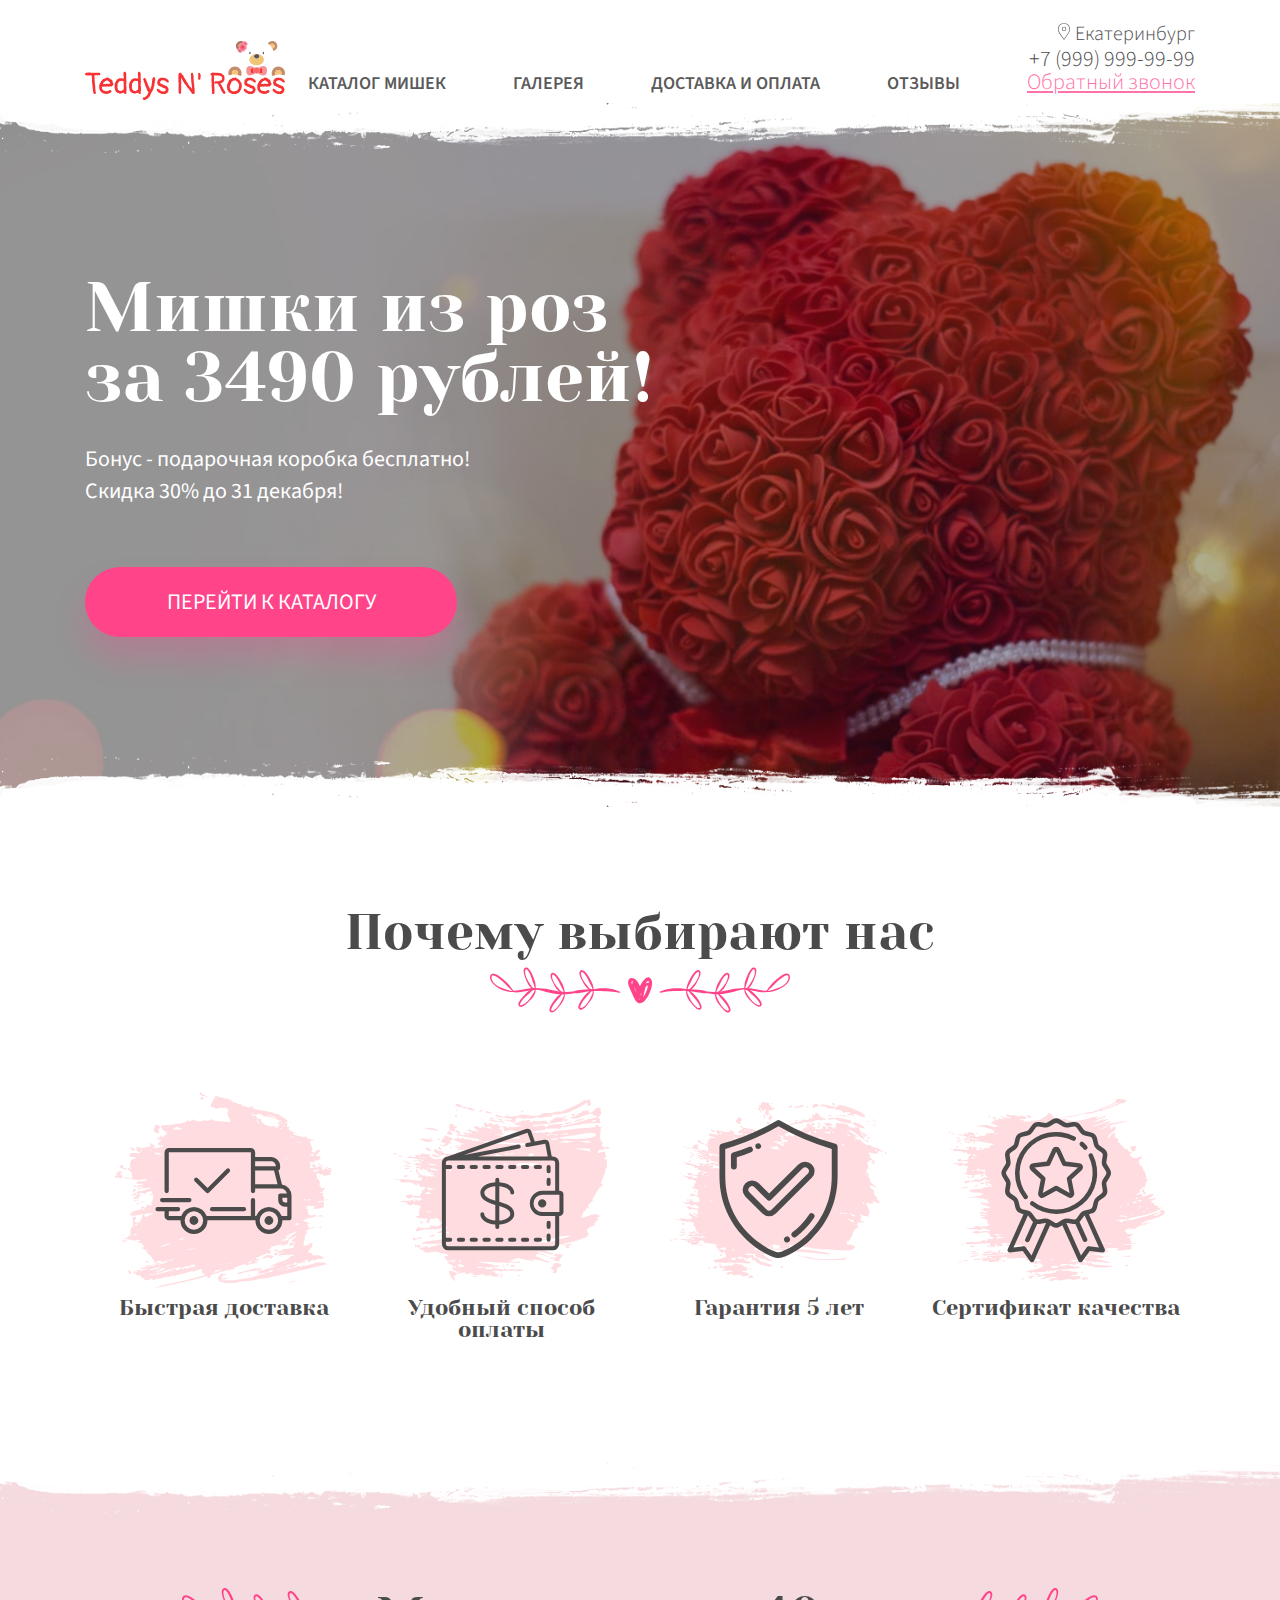
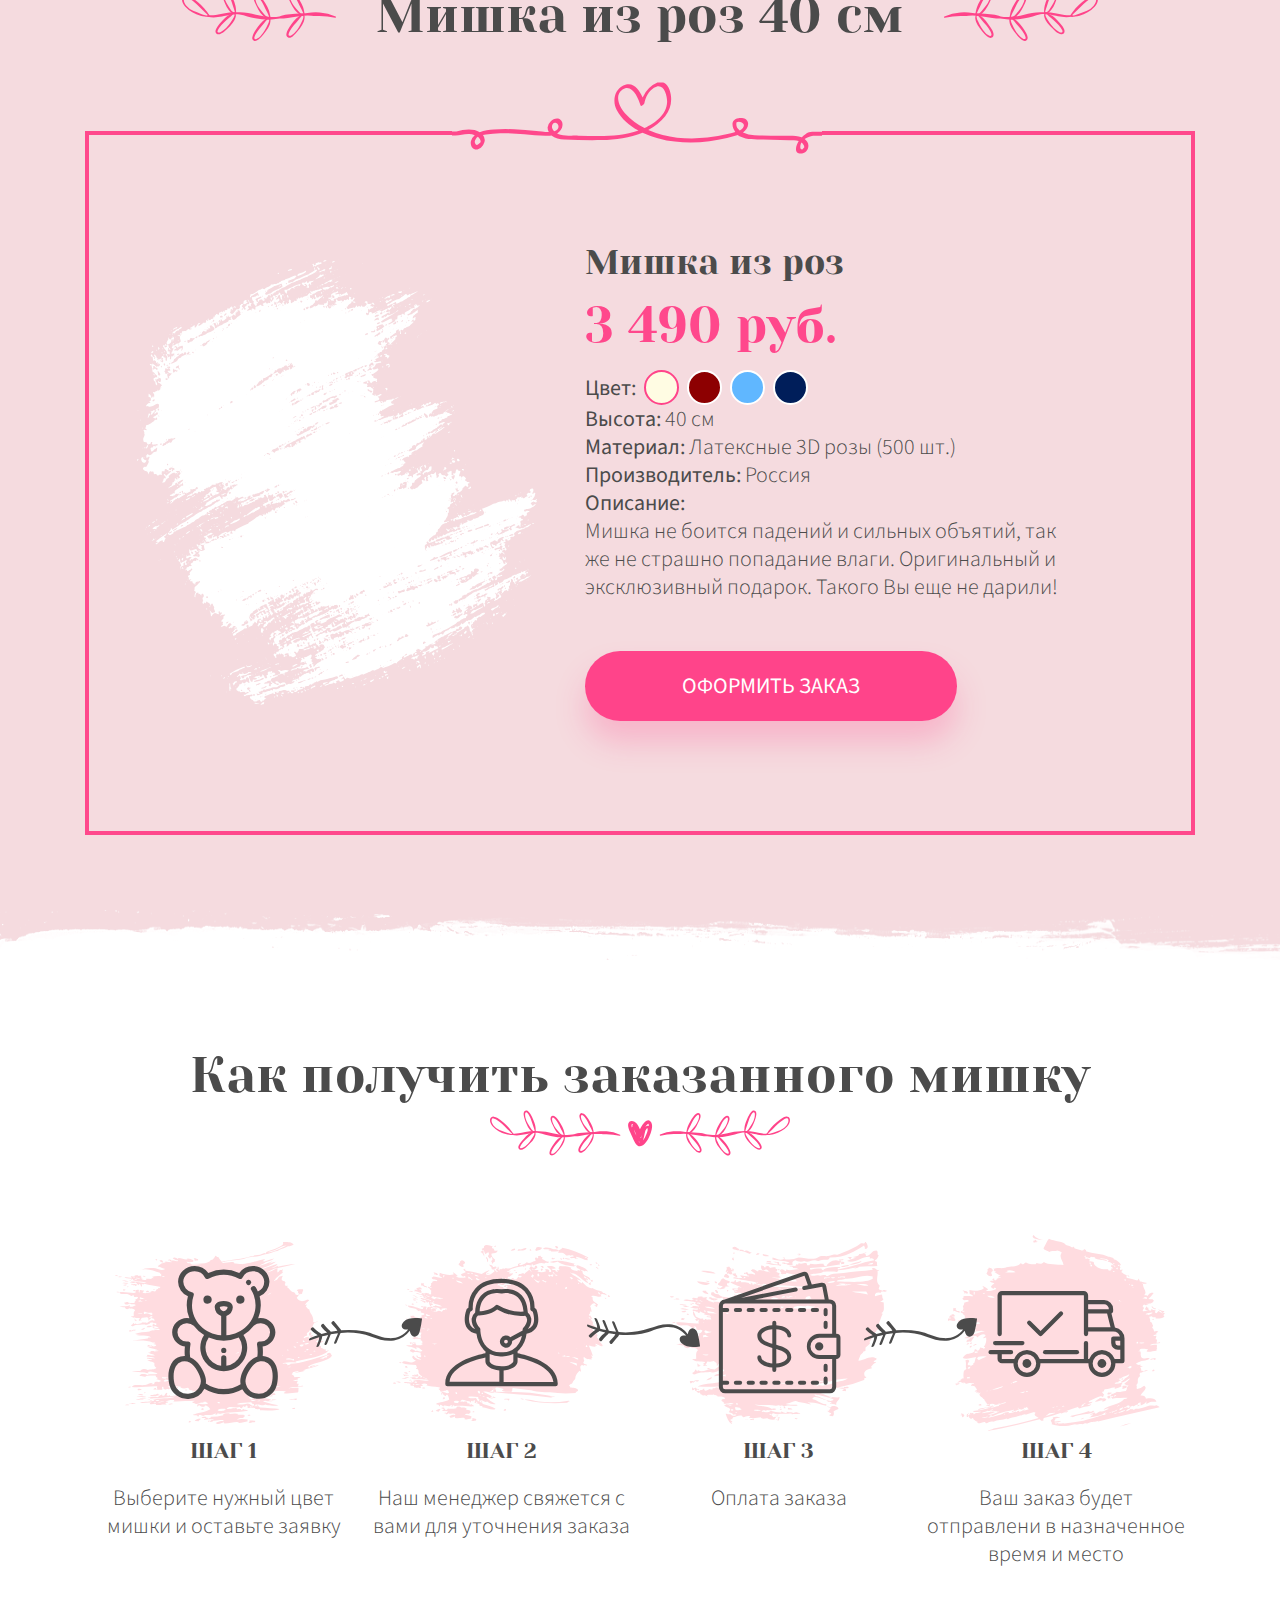
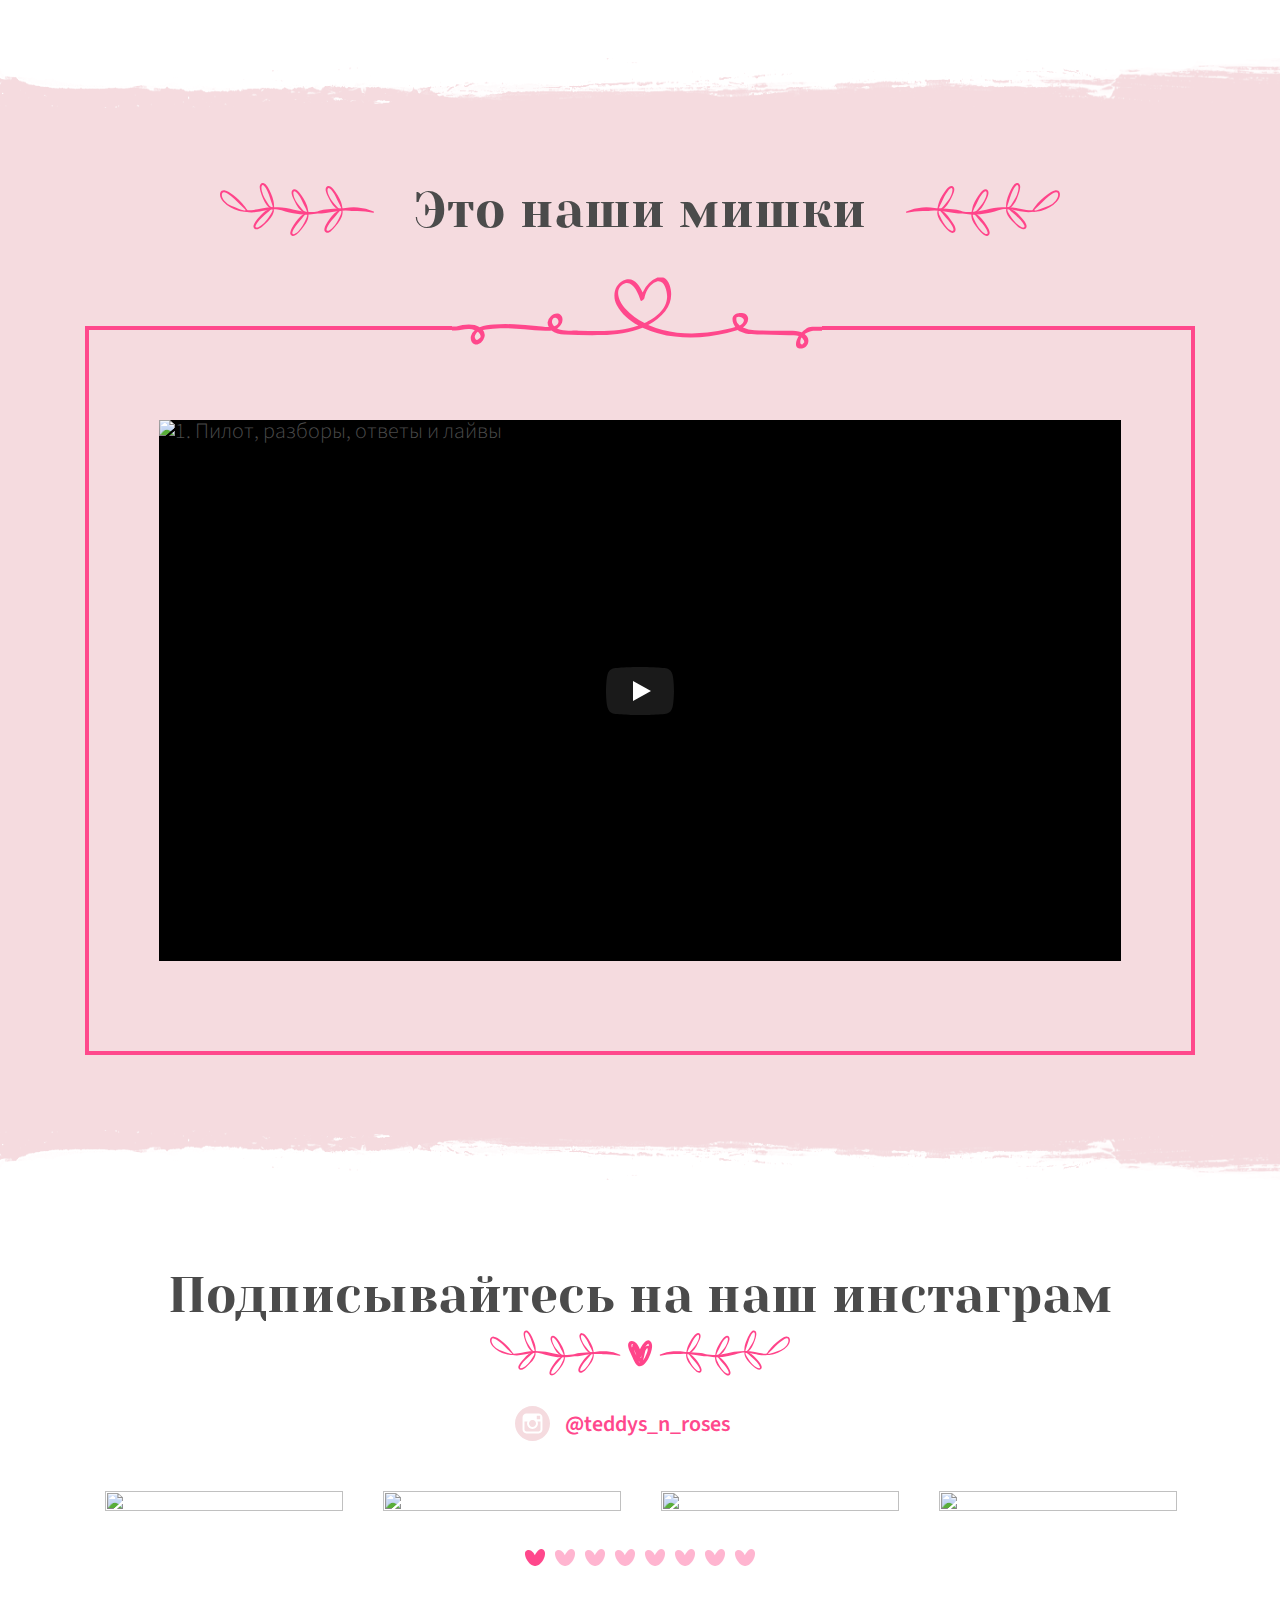
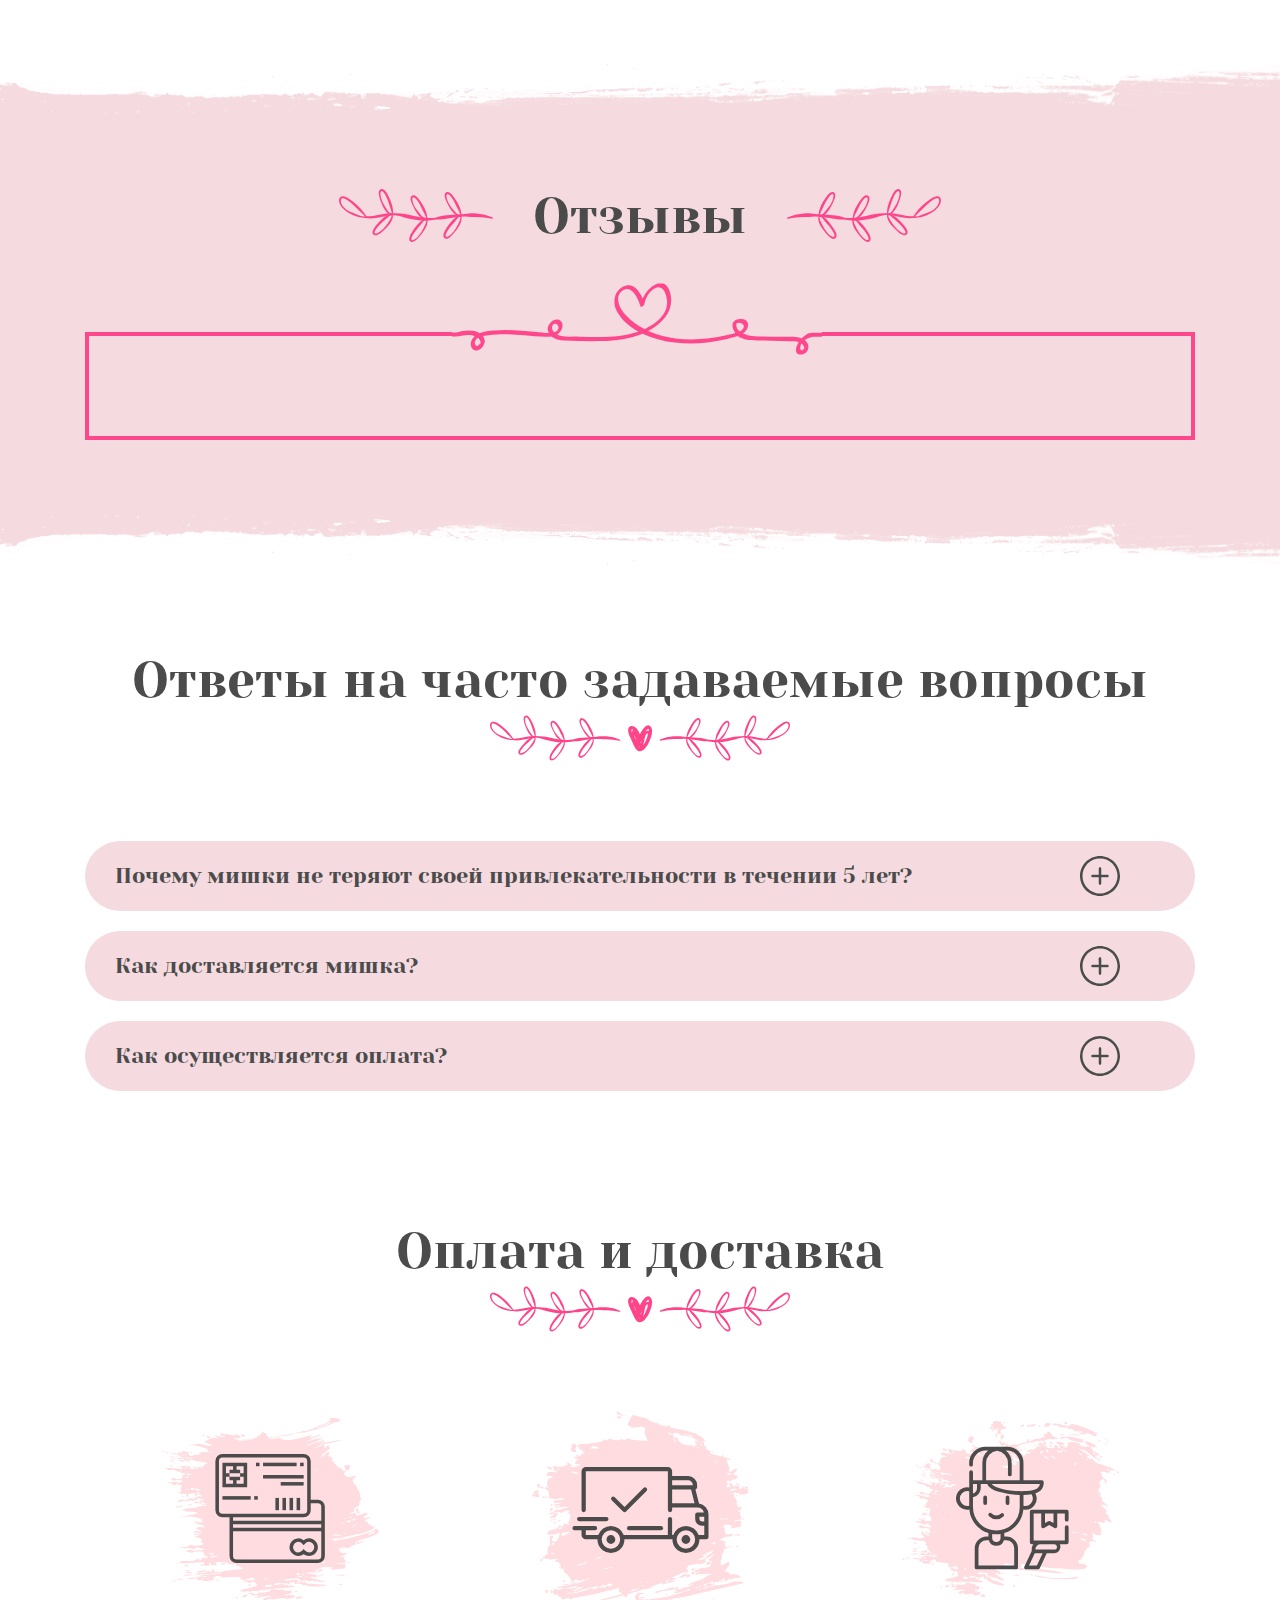
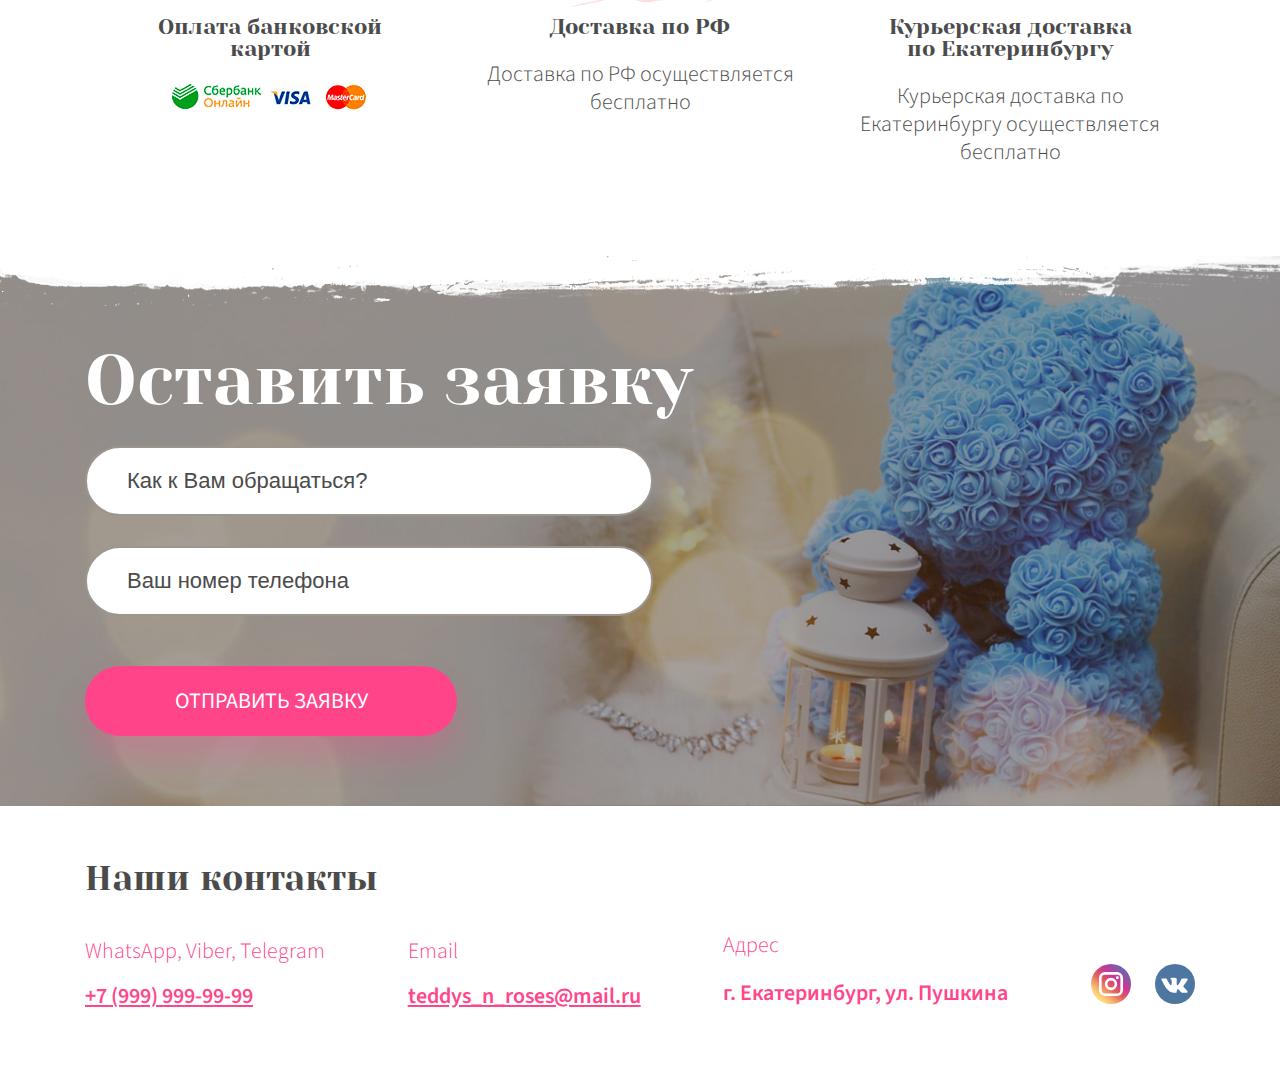
==== commit 8f5dd4cd: "Bears - clean code for release" ====
--- a/projects/bears/index.html
+++ b/projects/bears/index.html
@@ -12,11 +12,13 @@
     <link rel="stylesheet" href="libs/slick-slider/slick-theme.css">
 	<link rel="stylesheet" href="libs/slick-slider/slick.css">
 	<link rel="stylesheet" href="libs/popup/popup.css">
+	<link rel="stylesheet" href="libs/youtube/youtube.css">
     <link rel="stylesheet" type="text/css" href="css/style.css"/>
     <!-- SCRIPT -->
 	<script src="https://ajax.googleapis.com/ajax/libs/jquery/3.2.1/jquery.min.js"></script>
 	<script src="libs/slick-slider/slick.min.js"></script>
 	<script src="libs/popup/popup.js"></script>
+	<script src="libs/youtube/youtube.js"></script>
 	<script src="js/index.js"></script>
 	<script src="js/send_forms.js"></script>
 </head>
@@ -38,9 +40,9 @@
 						<li><a class="nav_links" href="#comments">отзывы</a></li>
 					</ul>
 				</nav>
-				<div id="header_contacnt">
+				<div id="header_contact">
 					<p id="header_geolacation"><img id="geo_icon" src="img/icons/geolacation.svg" alt="">Екатеринбург</p>
-					<a href="tel:+79022706649">+7 (902) 270-66-49</a>
+					<a href="tel:+79999999999">+7 (999) 999-99-99</a>
 					<a class="popup-content" href="#back_call" id="back_call_link">Обратный звонок</a>
 				</div>
 			</section>
@@ -98,8 +100,8 @@
 			<img src="img/smears/smear_white.png" alt="white smear" class="smear_top">
 			<div class="container">
 				<h2>
-					<img class="title_monogram mon_left" src="img/monogram/monogram_left.svg" alt="monogram"> 
-					Мишка из роз 40 см 
+					<img class="title_monogram mon_left" src="img/monogram/monogram_left.svg" alt="monogram">
+					Мишка из роз 40 см
 					<img class="title_monogram mon_right" src="img/monogram/monogram_right.svg" alt="monogram">
 				</h2>
 
@@ -116,7 +118,7 @@
 						<ul>
 							<li>
 								<p class="color_list">
-									<span class="list_bold">Цвет:</span> 
+									<span class="list_bold">Цвет:</span>
 									<span class="bear_color active_color" id="color_white"></span>
 									<span class="bear_color" id="color_red"></span>
 									<span class="bear_color" id="color_blue"></span>
@@ -135,7 +137,7 @@
 							</li>
 							<li>
 								<p>
-									<span class="list_bold">Производитель:</span> Россия 
+									<span class="list_bold">Производитель:</span> Россия
 								</p>
 							</li>
 							<li>
@@ -187,17 +189,31 @@
 				</article>
 			</div>
 		</article>
-			
+
+		<!--<iframe  src="https://www.youtube.com/embed/weRYkHkEVIc?autoplay=0;mute=0;rel=0&amp;showinfo=0&color=white;theme=dark" frameborder="0" allowfullscreen ></iframe>-->
+
 		<article id="video" class="ping_section">
 			<img src="img/smears/smear_white.png" alt="white smear" class="smear_top">
 			<div class="container">
 				<h2>
-					<img class="title_monogram mon_left" src="img/monogram/monogram_left.svg" alt="monogram"> 
-					Это наши мишки 
+					<img class="title_monogram mon_left" src="img/monogram/monogram_left.svg" alt="monogram">
+					Это наши мишки
 					<img class="title_monogram mon_right" src="img/monogram/monogram_right.svg" alt="monogram">
 				</h2>
 				<div class="border_box">
-					<iframe  src="https://www.youtube.com/embed/weRYkHkEVIc?autoplay=0;mute=0;rel=0&amp;showinfo=0&color=white;theme=dark" frameborder="0" allowfullscreen ></iframe>
+					<div class="vide_wrap">
+						<div class="video">
+							<a class="video__link" href="https://www.youtube.com/watch?v=weRYkHkEVIc">
+								<picture>
+									<source srcset="https://i.ytimg.com/vi_webp/weRYkHkEVIc/maxresdefault.webp" type="image/webp">
+									<img class="video__media" src="https://i.ytimg.com/vi/weRYkHkEVIc/maxresdefault.jpg" alt="1. Пилот, разборы, ответы и лайвы">
+								</picture>
+							</a>
+							<button class="video__button" type="button" aria-label="Запустить видео">
+								<svg width="68" height="48" viewBox="0 0 68 48"><path class="video__button-shape" d="M66.52,7.74c-0.78-2.93-2.49-5.41-5.42-6.19C55.79,.13,34,0,34,0S12.21,.13,6.9,1.55 C3.97,2.33,2.27,4.81,1.48,7.74C0.06,13.05,0,24,0,24s0.06,10.95,1.48,16.26c0.78,2.93,2.49,5.41,5.42,6.19 C12.21,47.87,34,48,34,48s21.79-0.13,27.1-1.55c2.93-0.78,4.64-3.26,5.42-6.19C67.94,34.95,68,24,68,24S67.94,13.05,66.52,7.74z"></path><path class="video__button-icon" d="M 45,24 27,14 27,34"></path></svg>
+							</button>
+						</div>
+					</div>
 				</div>
 			</div>
 			<img src="img/smears/smear_white.png" alt="white smear" class="smear_bot">
@@ -219,7 +235,7 @@
 					<img src="img/bears/red_bear.png" alt="">
 					<img src="img/bears/dark_blue_bear.png" alt="">
 				</div>
-				
+
 			</div>
 		</article>
 
@@ -227,7 +243,7 @@
 			<img src="img/smears/smear_white.png" alt="white smear" class="smear_top">
 			<div class="container">
 				<h2>
-					<img class="title_monogram mon_left" src="img/monogram/monogram_left.svg" alt="monogram"> 
+					<img class="title_monogram mon_left" src="img/monogram/monogram_left.svg" alt="monogram">
 					Отзывы
 					<img class="title_monogram mon_right" src="img/monogram/monogram_right.svg" alt="monogram">
 				</h2>
@@ -326,7 +342,7 @@
 					<div class="button" id="without_inf_btn">отправить заявку</div>
 				</form>
 			</div>
-		</article> 
+		</article>
 
 	</main>
 
@@ -336,7 +352,7 @@
 			<article id="footer_wrap">
 				<section>
 					<p>WhatsApp, Viber, Telegram</p>
-					<a href="tel:+79022706649">+7 (902) 270-66-49</a>
+					<a href="tel:+7999999999">+7 (999) 999-99-99</a>
 				</section>
 				<section>
 					<p>Email</p>
@@ -344,7 +360,7 @@
 				</section>
 				<section>
 					<p>Адрес</p>
-					<p id="footer_except">г. Екатеринбург, ул. Гоголя</p>
+					<p id="footer_except">г. Екатеринбург, ул. Пушкина</p>
 				</section>
 				<aside>
 					<a target="_blank" class="socials" href="https://www.instagram.com/teddys_n_roses/">
--- a/projects/bears/libs/youtube/youtube.css
+++ b/projects/bears/libs/youtube/youtube.css
@@ -0,0 +1,71 @@
+.vide_wrap {
+    width: 100%;
+    margin:40px auto;
+}
+.video {
+    position: relative;
+    width: 100%;
+    height: 0;
+    padding-bottom: 56.25%;
+    background-color: #000000;
+}
+
+.video__link {
+    position: absolute;
+    top: 0;
+    left: 0;
+    width: 100%;
+    height: 100%;
+}
+
+.video__media {
+    position: absolute;
+    top: 0;
+    left: 0;
+    width: 100%;
+    height: 100%;
+    border: none;
+}
+
+.video__button {
+    position: absolute;
+    top: 50%;
+    left: 50%;
+    z-index: 1;
+    display: none;
+    padding: 0;
+    width: 68px;
+    height: 48px;
+    border: none;
+    background-color: transparent;
+    transform: translate(-50%, -50%);
+    cursor: pointer;
+}
+
+.video__button-shape {
+    fill: #212121;
+    fill-opacity: 0.8;
+    transition: 0.2s;
+}
+
+.video__button-icon {
+    fill: #ffffff;
+}
+
+.video__button:focus {
+    outline: none;
+}
+
+.video:hover .video__button-shape,
+.video__button:focus .video__button-shape {
+    fill: #ff0000;
+    fill-opacity: 1;
+}
+
+.video--enabled {
+    cursor: pointer;
+}
+
+.video--enabled .video__button {
+    display: block;
+}--- a/projects/bears/css/style.css
+++ b/projects/bears/css/style.css
@@ -170,7 +170,7 @@
 	color: #5a5a5a;
 }
 
-#header_contacnt {
+#header_contact {
 	font-size: 15px;
 	text-align: right;
 	line-height: 150%;
@@ -274,9 +274,6 @@
 	}
 }
 @media screen and (max-width: 768px) {
-	#video iframe {
-		height: 407px;
-	}	
 	h1 {
 		font-size: 40px;
 	}
@@ -488,13 +485,6 @@
 	padding: 50px 70px;
 }
 
-/*VIDEO*/
-#video iframe {
-	display: block;
-	width: 100%;
-	height: 647px;
-}
-
 /*GALERY*/
 
 #galery .center_monogram {
